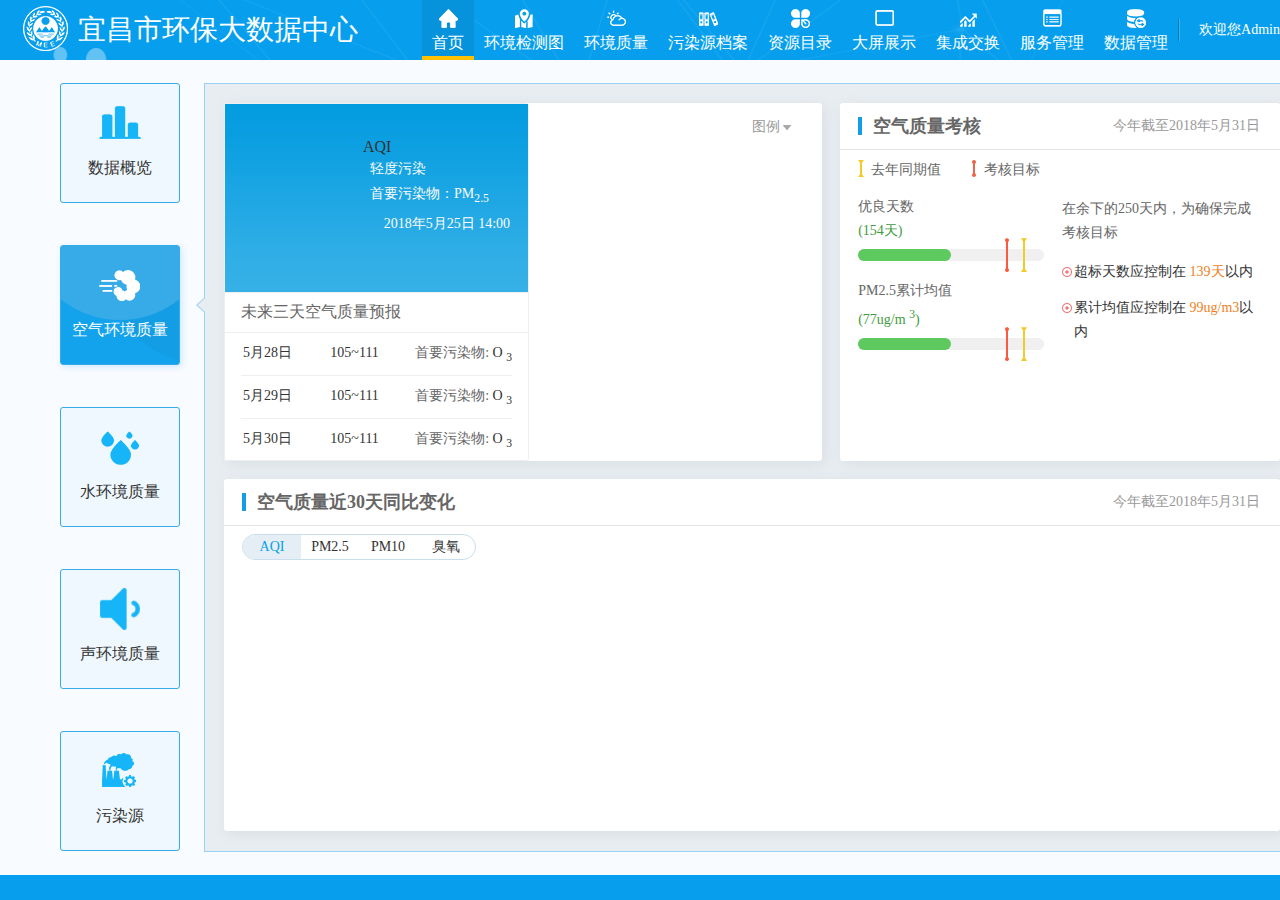
==== index.html @ 08c54d0f "first commit" ====
<!DOCTYPE html>
<html>

<head>
	<meta http-equiv="X-UA-Compatible" content="IE=Edge" charset="utf-8">
	<title>宜昌市环保大数据中心</title>
	<link rel="stylesheet" href="css/index.css" />
	<link rel="stylesheet" href="css/indexPlus.css" />
</head>

<body>
	<div class="header">
		<p class="logo">
			<img src="images/logo.png" />宜昌市环保大数据中心
		</p>
		<div class="nav">
			<ul>
				<li class="navLi active">
					<img src="./images/index_icon1.png" />
					<p class="navTheme">首页</p>
				</li>
				<li class="navLi">
					<img src="./images/index_icon3.png" />
					<p class="navTheme">环境检测图</p>
				</li>
				<li class="navLi">
					<img src="./images/index_icon7.png" />
					<p class="navTheme">环境质量</p>
				</li>
				<li class="navLi">
					<img src="./images/index_icon4.png" />
					<p class="navTheme">污染源档案</p>
				</li>
				<li class="navLi">
					<img src="./images/index_icon2.png" />
					<p class="navTheme">资源目录</p>
				</li>
				<li class="navLi">
					<img src="./images/index_icon8.png" />
					<p class="navTheme">大屏展示</p>
				</li>
				<li class="navLi">
					<img src="./images/index_icon9.png" />
					<p class="navTheme">集成交换</p>
				</li>
				<li class="navLi">
					<img src="./images/index_icon10.png" />
					<p class="navTheme">服务管理</p>
				</li>
				<li class="navLi">
					<img src="./images/index_icon5.png" />
					<p class="navTheme">数据管理</p>
				</li>

			</ul>
			<div class="people-info">
				<i class="line"></i>
				<p>欢迎您Admin</p>
				<a href="#" title="注销"></a>
			</div>
		</div>
	</div>
	<div class="index-main">
		<div class="index-main-tab">
			<dl >
				<dt class="icon1"></dt>
				<dd>数据概览</dd>
			</dl>
			<dl class="active">
				<dt class="icon2"></dt>
				<dd>空气环境质量</dd>
			</dl>
			<dl>
				<dt class="icon3"></dt>
				<dd>水环境质量</dd>
			</dl>
			<dl>
				<dt class="icon4"></dt>
				<dd>声环境质量</dd>
			</dl>
			<dl>
				<dt class="icon5"></dt>
				<dd>污染源</dd>
			</dl>
		</div>
		<div class="index-main-info">
			<div class="main-info" style="display: none;">
				<div class="clear">
					<div class="situation-left">
						<div class="main-info-module">
							<div class="mim-title">
								<p class="title">数据资源</p>
							</div>
							<div class="situation-info1">
								<p class="title">数据记录总量：</p>
								<p class="num">
									<span>0</span>
									<span>6</span>
									<span>5</span>
									<span>5</span>
									<span>6</span>
									<span>7</span>
									<span>5</span>
									<span>8</span>
									<span>7</span>
								</p>
								<ul class="data">
									<li>
										<p>
											<i class="yellow"></i>43个</p>
										<span>数据集</span>
									</li>
									<li>
										<p>
											<i class="blue"></i>143个</p>
										<span>数据服务</span>
									</li>
								</ul>
							</div>
						</div>
					</div>
					<!-- <div class="situation-center">
							<div class="main-info-module">
								<div class="mim-title">
									<p class="title">监管对象</p>
								</div>
								<div class="situation-info2">
									<dl>
										<dt>
											<img src="images/index/jgdx_icon1.png" >
										</dt>
										<dd>
											<p>1523个</p>
											<span>污染源</span>
										</dd>
									</dl>
									<dl>
										<dt>
											<img src="images/index/jgdx_icon2.png" >
										</dt>
										<dd>
											<p>210000辆</p>
											<span>机动车</span>
										</dd>
									</dl>
								</div>
							</div>
						</div> -->
					<div class="situation-right">
						<div class="main-info-module">
							<div class="mim-title">
								<p class="title">数据集成情况</p>
								<!-- <ul class="tab">
									<li class="active">按系统</li>
									<li>按部门</li>
								</ul> -->
							</div>
							<div class="situation-info-tab">
								<div class="situation-info4">
									<!-- <ul class="situation-echarts-tab">
										<li class="active">数据集</li>
										<li>数据量</li>
									</ul> -->
									<div class="situation-echarts-tab-main">
										<div class="situation-echarts1" id="situation-echarts1">

										</div>
									</div>
									<div class="situation-echarts-tab-main" style="display: none;">
										<div class="situation-echarts1" id="situation-echarts2">

										</div>
									</div>
								</div>
							</div>
							<div class="situation-info-tab" style="display: none;">
								<div class="situation-info4">
									<ul class="situation-echarts-tab">
										<li class="active">数据集</li>
										<li>数据量</li>
									</ul>
									<div class="situation-echarts-tab-main">
										<div class="situation-echarts1" id="situation-echarts3">

										</div>
									</div>
									<div class="situation-echarts-tab-main" style="display: none;">
										<div class="situation-echarts1" id="situation-echarts4">

										</div>
									</div>
								</div>
							</div>
						</div>

					</div>
				</div>
				<div class="clear">
					<div class="situation-left-bottom">
						<div class="main-info-module">
							<div class="mim-title">
								<p class="title">监测网</p>
							</div>
							<div class="situation-info3">
								<ul class="data">
									<li>
										<p>
											<img src="images/index/jcw_icon1.png">43个</p>
										<span>空气自动站</span>
									</li>
									<li>
										<p>
											<img src="images/index/jcw_icon2.png">143个</p>
										<span>水质监测断面</span>
									</li>
									<li>
										<p>
											<img src="images/index/jcw_icon3.png">143个</p>
										<span>水质自动监测站</span>
									</li>
								</ul>
								<ul class="data">
									<li>
										<p>
											<img src="images/index/jcw_icon4.png">43个</p>
										<span>噪声测点</span>
									</li>
									<li>
										<p>
											<img src="images/index/jcw_icon5.png">143个</p>
										<span>土壤国控点</span>
									</li>
									<li>
										<p>
											<img src="images/index/jcw_icon6.png">143个</p>
										<span>辐射自动站</span>
									</li>
								</ul>
							</div>
						</div>
					</div>
					<div class="situation-right-bottom">
						<div class="main-info-module">
							<div class="mim-title">
								<p class="title">近五年数据总量统计</p>
								<!-- <ul class="tab">
									<li class="active">按系统</li>
									<li>按部门</li>
								</ul> -->
							</div>
							<div class="situation-info-tab">
								<div class="situation-info5">
									<div class="situation-echarts2" id="situation-echarts5">

									</div>
								</div>
							</div>
							<div class="situation-info-tab" style="display: none;">
								<div class="situation-info5">
									<div class="situation-echarts2" id="situation-echarts6">

									</div>
								</div>
							</div>
						</div>
					</div>
				</div>
			</div>
			<div class="main-info">
				<div class="clear">
					<div class="air-left">
						<div class="main-info-module">
							<div class="air-info1">
								<div class="left">
									<div class="air-info">
										
										<div class="num rank2 " id='air-radio-canvas'>
										
											
										</div>
										<span class="canvasFont">AQI</span>
										<div class="word">
											<p>轻度污染</p>
											<p>首要污染物：PM<sub>2.5</sub>
											</p>
											<p class="time">2018年5月25日 14:00</p>
										</div>
									</div>
									<p class="air-forecast-title">
										未来三天空气质量预报
									</p>
									<ul class="air-forecast-list">
										<li>
											<p class="time">5月28日</p>
											<p class="num">105~111</p>
											<p class="poll">首要污染物:
												<span>O
													<sub>3</sub>
												</span>
											</p>
										</li>
										<li>
											<p class="time">5月29日</p>
											<p class="num">105~111</p>
											<p class="poll">首要污染物:
												<span>O
													<sub>3</sub>
												</span>
											</p>
										</li>
										<li>
											<p class="time">5月30日</p>
											<p class="num">105~111</p>
											<p class="poll">首要污染物:
												<span>O
													<sub>3</sub>
												</span>
											</p>
										</li>
									</ul>
								</div>
								<div class="map">
									<div class="map-legend">
										<p class="title">图例</p>
										<ul>
											<li class="one">
												<div></div>
												<p>优</p>
											</li>
											<li class="two">
												<div></div>
												<p>良</p>
											</li>
											<li class="three">
												<div></div>
												<p>轻度</p>
											</li>
											<li class="four">
												<div></div>
												<p>中度</p>
											</li>
											<li class="five">
												<div></div>
												<p>重度</p>
											</li>
											<li class="six">
												<div></div>
												<p>严重</p>
											</li>
										</ul>
									</div>
								</div>
							</div>
						</div>
					</div>
					<div class="air-right">
						<div class="main-info-module">
							<div class="mim-title">
								<p class="title">空气质量考核</p>
								<p class="time">今年截至2018年5月31日</p>
							</div>
							<div class="air-info air-info2">
								<!-- <ul class="air-info-tab">
									<li class="active">国考区域</li>
									<li>其他区域</li>
								</ul> -->
								<div class="air-info-tab-main">
									<p class="title">
										<span>
											<img src="images/index/tuli1.png" />去年同期值</span>
										<span>
											<img src="images/index/tuli2.png" />考核目标</span>
									</p>
									<div class="left-info">
										<div class="bar">
											<div class="bar-list">
												<div class="left">优良天数
													<span>(154天)</span>
												</div>
												<div class="center">
													<p class="bar" style="background: #5ec95e;"></p>
													<div class="assess" style="left: 80.1%;">
														<p class="red"></p>
														<div class="assess-num">267天</div>
													</div>
													<div class="assess" style="left: 89.1%;">
														<p class="yellow"></p>
														<div class="assess-num">367天</div>
													</div>
												</div>
											</div>
											<div class="bar-list">
												<div class="left">PM2.5累计均值
													<span>(77ug/m
														<sup>3</sup>)</span>
												</div>
												<div class="center">
													<p class="bar" style="background: #5ec95e;"></p>
													<div class="assess" style="left: 80.1%;">
														<p class="red"></p>
														<div class="assess-num" style="line-height: 16px;">73ug/m
															<sup>3</sup>
														</div>
													</div>
													<div class="assess" style="left: 89.1%;">
														<p class="yellow"></p>
														<div class="assess-num" style="line-height: 16px;">90ug/m
															<sup>3</sup>
														</div>
													</div>
												</div>
											</div>
											<!-- <div class="bar-list">
												<div class="left">PM10累计均值
													<span>(101ug/m
														<sup>3</sup>)</span>
												</div>
												<div class="center">
													<p class="bar" style="background: #5ec95e;"></p>
													<div class="assess" style="left: 80.1%;">
														<p class="red"></p>
														<div class="assess-num" style="line-height: 16px;">73ug/m
															<sup>3</sup>
														</div>
													</div>
													<div class="assess" style="left: 89.1%;">
														<p class="yellow"></p>
														<div class="assess-num" style="line-height: 16px;">90ug/m
															<sup>3</sup>
														</div>
													</div>
												</div>
											</div> -->
										</div>
									</div>
									<div class="right-info">
										<p class="p1">在余下的250天内，为确保完成考核目标</p>
										<p class="p2">超标天数应控制在
											<span>139天</span>以内</p>
										<p class="p2">累计均值应控制在
											<span>99ug/m3</span>以内</p>
										<!-- <p class="p2">超标天数应控制在
											<span>89ug/m3</span>以内</p>
										<a href="#">查看国考区域详情</a> -->
									</div>
								</div>
								<div class="air-info-tab-main" style="display: none;">
									<p class="title">
										<span>
											<img src="images/index/tuli1.png" />去年同期值</span>
										<span>
											<img src="images/index/tuli2.png" />考核目标</span>
									</p>
									<div class="left-info">
										<div class="bar">
											<div class="bar-list">
												<div class="left">优良天数
													<span>(154天)</span>
												</div>
												<div class="center">
													<p class="bar" style="background: #5ec95e;"></p>
													<div class="assess" style="left: 80.1%;">
														<p class="red"></p>
														<div class="assess-num">267天</div>
													</div>
													<div class="assess" style="left: 89.1%;">
														<p class="yellow"></p>
														<div class="assess-num">367天</div>
													</div>
												</div>
											</div>
											<div class="bar-list">
												<div class="left">PM2.5累计均值
													<span>(77ug/m
														<sup>3</sup>)</span>
												</div>
												<div class="center">
													<p class="bar" style="background: #5ec95e;"></p>
													<div class="assess" style="left: 80.1%;">
														<p class="red"></p>
														<div class="assess-num" style="line-height: 16px;">73ug/m
															<sup>3</sup>
														</div>
													</div>
													<div class="assess" style="left: 89.1%;">
														<p class="yellow"></p>
														<div class="assess-num" style="line-height: 16px;">90ug/m
															<sup>3</sup>
														</div>
													</div>
												</div>
											</div>
											<div class="bar-list">
												<div class="left">PM10累计均值
													<span>(101ug/m
														<sup>3</sup>)</span>
												</div>
												<div class="center">
													<p class="bar" style="background: #5ec95e;"></p>
													<div class="assess" style="left: 80.1%;">
														<p class="red"></p>
														<div class="assess-num" style="line-height: 16px;">73ug/m
															<sup>3</sup>
														</div>
													</div>
													<div class="assess" style="left: 89.1%;">
														<p class="yellow"></p>
														<div class="assess-num" style="line-height: 16px;">90ug/m
															<sup>3</sup>
														</div>
													</div>
												</div>
											</div>
										</div>
									</div>
									<div class="right-info">
										<p class="p1">在余下的250天内，为确保完成考核目标</p>
										<p class="p2">超标天数应控制在
											<span>139天</span>以内</p>
										<p class="p2">累计均值应控制在
											<span>99ug/m3</span>以内</p>
										<!-- <p class="p2">超标天数应控制在
											<span>89ug/m3</span>以内</p> -->
										<!-- <a href="#">查看其他县市区详情</a> -->
									</div>
								</div>
							</div>
						</div>
					</div>
				</div>
				<div class="clear">
					<div class="air-bottom">
						<div class="main-info-module">
							<div class="mim-title">
								<p class="title">空气质量近30天同比变化</p>
								<p class="time">今年截至2018年5月31日</p>
							</div>
							<div class="air-info air-info3">
								<ul class="air-info-tab">
									<li class="active">AQI</li>
									<li>PM2.5</li>
									<li>PM10</li>
									<li>臭氧</li>
								</ul>
								<div class="air-info-tab-main">
									<div class="air-echarts1" id="air-echarts1"></div>
								</div>
								<div class="air-info-tab-main" style="display: none;">
									<div class="air-echarts1" id="air-echarts2"></div>
								</div>
								<div class="air-info-tab-main" style="display: none;">
									<div class="air-echarts1" id="air-echarts3"></div>
								</div>
								<div class="air-info-tab-main" style="display: none;">
									<div class="air-echarts1" id="air-echarts4"></div>
								</div>
							</div>
						</div>
					</div>
				</div>
			</div>
			<div class="main-info" style="display: none;">
				<div class="clear">
					<div class="water-left">
						<div class="main-info-module">
							<div class="mim-title">
								<p class="title">水环境月度总体概况</p>
								<p class="time">2018.5月水质月报</p>
							</div>
							<div class="water-info1">
								<div class="water-echarts1" id="water-echarts1">

								</div>
								<div class="month-num">
									<a href="#">本月河流监测断面：
										<span class="num">47个</span>
									</a>
									<span class="right">
										本月超标断面共计：
										<span class="num">3个</span>
									</span>
								</div>
							</div>
						</div>
					</div>
					<div class="water-right">
						<div class="main-info-module">
							<div class="mim-title">
								<p class="title">水质目标考核</p>
								<p class="time">考核月份：2018.5</p>
							</div>
							<div class="water-info2">
								<p class="title">
									<span>
										<img src="images/index/tuli1.png" />今年累计值</span>
									<span>
										<img src="images/index/tuli2.png" />考核目标</span>
									<span>
										<i class="green"></i>已达标</span>
									<span>
										<i class="orange"></i>未达标</span>
								</p>
								<div class="bar">
									<div class="bar-list">
										<div class="left">国考地表水断面
											<br/>水质优良率</div>
										<div class="center">
											<p class="bar" style="background: #5ec95e;"></p>
											<div class="assess" style="left: 80.1%;">
												<p class="red"></p>
												<div class="assess-num">80.1%</div>
											</div>
											<div class="assess" style="left: 89.1%;">
												<p class="yellow"></p>
												<div class="assess-num">89.1%</div>
											</div>
										</div>
									</div>
									<div class="bar-list">
										<div class="left">省考跨界断面
											<br/>水质优良率</div>
										<div class="center">
											<p class="bar" style="background: #faaa43;"></p>
											<div class="assess" style="left: 80.1%;">
												<p class="red"></p>
												<div class="assess-num">80.1%</div>
											</div>
											<div class="assess" style="left: 89.1%;">
												<p class="yellow"></p>
												<div class="assess-num">89.1%</div>
											</div>
										</div>
									</div>
									<div class="bar-list">
										<div class="left">市级考核断面
											<br/>水质优良率</div>
										<div class="center">
											<p class="bar" style="background: #5ec95e;"></p>
											<div class="assess" style="left: 80.1%;">
												<p class="red"></p>
												<div class="assess-num">80.1%</div>
											</div>
											<div class="assess" style="left: 89.1%;">
												<p class="yellow"></p>
												<div class="assess-num">89.1%</div>
											</div>
										</div>
									</div>
								</div>
							</div>
						</div>
					</div>
				</div>
				<div class="clear">
					<div class="water-bottom">
						<div class="main-info-module">
							<div class="mim-title">
								<p class="title">监测河流水质现状</p>
								<p class="time">统计月份：2018.5</p>
							</div>
							<div class="water-info3">
								<p class="echarts-name">断面个数（个）</p>
								<div class="water-echarts2" id="water-echarts2">

								</div>
							</div>
						</div>
					</div>
				</div>
			</div>
			<!-- <div class="main-info" style="display: none;">
					<div class="soil-top">
						<div class="main-info-module">
							<div class="mim-title">
								<p class="title">土壤环境监管</p>
								<p class="time">统计时间：2018年6月</p>
							</div>
							<div class="soil-info soil-info1">
								<div class="soil-info-left">
									<ul class="data">
										<li class="yellow">
											<p><i></i>127个</p>
											<span>疑似污染地块</span>
										</li>
										<li class="blue">
											<p><i></i>87个</p>
											<span>确认污染地块</span>
										</li>
										<li class="purple">
											<p><i></i>18个</p>
											<span>治理修复地块</span>
										</li>
										<li class="green">
											<p><i></i>8个</p>
											<span>风险管控地块</span>
										</li>
									</ul>
								</div>
								<div class="soil-info-right">
									<div class="echarts-title">
										<p class="name">各区域疑似土壤地块数量统计</p>
									</div>
									<div class="soil-echarts1" id="soil-echarts5">
										
									</div>
								</div>								
							</div>
						</div>
					</div>
					<div class="soil-bottom">
						<div class="main-info-module">
							<div class="mim-title">
								<p class="title">固体废物监管</p>
								<p class="time">统计时间：2017年</p>
							</div>
							<div class="soil-info soil-info2">
								<div class="soil-info-left">
									<div class="soil-echarts2" id="soil-echarts6">
										
									</div>
									<ul class="data">
										<li class="purple2">
											<p><i></i>38家</p>
											<span>一般工业废物企业</span>
										</li>
										<li class="green2">
											<p><i></i>159家</p>
											<span>危险废物企业</span>
										</li>
									</ul>
								</div>
								<div class="soil-info-right">
									<div class="echarts-title">
										<p class="name">各区域固废产生量统计</p>
									</div>
									<div class="soil-echarts3" id="soil-echarts7">
										
									</div>
								</div>							
							</div>
						</div>
					</div>
				</div> -->
			<div class="main-info" style="display: none;">
				<div class="clear">
					<div class="pollution-left">
						<div class="main-info-module">
							<div class="mim-title">
								<p class="title">全市污染源统计</p>
							</div>
							<div class="pollution-info1">
								<div class="type">
									<p>全市污染源
										<span class="orange">559家</span>
									</p>
									<a href="#" class="look">查看污染源地图</a>
								</div>
								<ul class="type-list">
									<li>
										<a href="#">
											<img src="images/index/qswrytj_icon1.png" />
											<span class="name">工业源</span>
											<span class="num">321家</span>
										</a>
									</li>
									<li>
										<a href="#">
											<img src="images/index/qswrytj_icon2.png" />
											<span class="name">农业源</span>
											<span class="num">129家</span>
										</a>
									</li>
									<li>
										<a href="#">
											<img src="images/index/qswrytj_icon3.png" />
											<span class="name">集中式处理设施</span>
											<span class="num">43家</span>
										</a>
									</li>
								</ul>
							</div>
						</div>
					</div>
					<div class="pollution-right">
						<div class="main-info-module">
							<div class="mim-title">
								<p class="title">建设项目</p>
								<p class="time">本年截至2018.6.4</p>
							</div>
							<div class="pollution-info pollution-info2">
								<div class="echarts-title">
									<p class="name">建设项目主要行业审批数量统计</p>
									<p class="num">
										本年新增建设项目数量
										<span class="orange">25个</span>同比
										<img src="images/index/jt_icon.png" />4.5%
									</p>
								</div>
								<div class="pollution-echarts1" id="pollution-echarts1">

								</div>
							</div>
						</div>
					</div>
				</div>
				<div class="clear">
					<div class="pollution-left pollution-bottom">
						<div class="main-info-module">
							<div class="mim-title">
								<p class="title">排污许可证发放</p>
								<p class="time">发证起截至2018.5</p>
							</div>
							<div class="pollution-info pollution-info3">
								<ul class="data">
									<li class="green">
										<p>
											<i></i>59家</p>
										<span>已发证行业</span>
									</li>
									<li class="green">
										<p>
											<i></i>13家</p>
										<span>已发证行业</span>
									</li>
								</ul>
								<div class="echarts-title">
									<p class="name">已发证企业大气排放总许可量</p>
									<ul class="pollution-echarts-tab">
										<li class="active">大气</li>
										<li>废水</li>
									</ul>
								</div>
								<div class="pollution-tab-main">
									<div class="pollution-echarts2" id="pollution-echarts2">

									</div>
								</div>
								<div class="pollution-tab-main" style="display: none;">
									<div class="pollution-echarts2" id="pollution-echarts3">

									</div>
								</div>
							</div>
						</div>
					</div>
					<div class="pollution-right pollution-bottom">
						<div class="main-info-module">
							<div class="mim-title">
								<p class="title">在线监控污染源</p>
							</div>
							<div class="pollution-info pollution-info4">
								<ul class="data">
									<li class="blue">
										<p>
											<i></i>327家</p>
										<span>在线监控污染源</span>
									</li>
									<li class="blue">
										<p>
											<i></i>110家</p>
										<span>废水污染源</span>
									</li>
									<li class="blue">
										<p>
											<i></i>217家</p>
										<span>废气污染源</span>
									</li>
								</ul>
								<div class="echarts-title">
									<p class="name">近7日在线企业超标数统计</p>
								</div>
								<div class="pollution-echarts4" id="pollution-echarts4">

								</div>
							</div>
						</div>
					</div>
				</div>
			</div>
		</div>
	</div>
	<div class="footer">

	</div>
	<script type="text/javascript" src="js/jquery-3.3.1.min.js"></script>
	<script type="text/javascript" src="js/echarts.min.js"></script>
	<script type="text/javascript" src="js/index.js"></script>
	<script type="text/javascript" src="./js/main.js"></script>
	<script type="text/javascript" src="js/index-situation.js"></script>
	<script type="text/javascript" src="js/index-air.js"></script>
	<script type="text/javascript" src="js/index-water.js"></script>
	<script type="text/javascript" src="js/index-soil.js"></script>
	<script type="text/javascript" src="js/index-pollution.js"></script>
</body>

</html>
---- css/index.css ----
/* CSS Document */

* {
	box-sizing: border-box;
	-moz-box-sizing: border-box;
	-webkit-box-sizing: border-box;
}

html,
body {
	padding: 0;
	margin: 0;
	font-family: 'Microsoft yahei';
	height: 100%;
	min-height: 100%;
	/*width: 1600px;*/
	min-width: 1360px;
}

ul,
li,
span,
p,
h1,
h2,
h3,
h4,
h5,
h6,
a,
dl,
dt,
dd,
input {
	padding: 0;
	margin: 0;
	list-style: none;
	color: #333;
	text-decoration: none;
	font-weight: normal;
	font-style: normal;
	font-family: 'Microsoft yahei';
}

img {
	vertical-align: middle;
	border: 0;
}


/*导航*/

.header {
	height: 60px;
	background: url(../images/header_bg.png) no-repeat;
	background-size: 100% 100%;
}

.header .logo {
	font-size: 28px;
	color: #ffffff;
	line-height: 60px;
	padding-left: 23px;
	float: left;
}

.header .logo img {
	padding-right: 10px;
	vertical-align: -12px;
}

.header .nav {
	
	float: right;
}

.header .nav ul {
	height: 60px;
	float: left;
}

.header .nav ul li {
	float: left;
	cursor: pointer;
}

.header .nav ul li.active {
	background: #0693db;
	border-bottom: 4px solid #ffc000;
}


.people-info {
	float: right;
	height: 60px;
}

.people-info .line {
	width: 2px;
	height: 22px;
	background: #0a78b1;
	border-right: 1px solid #2cb7ed;
	margin-top: 19px;
	display: block;
	float: left;
	margin-right: 19px;
}

.people-info p {
	float: left;
	font-size: 14px;
	color: #ffffff;
	line-height: 60px;
	margin-right: 33px;
}

.people-info a {
	float: left;
	display: block;
	width: 19px;
	height: 19px;
	background: url(../images/index_icon6.png) no-repeat;
	margin-top: 21px;
	margin-right: 28px;
}

.footer {
	height: 25px;
	background: #079fed;
}


/*首页*/

.clear {
	clear: both;
}


/*主内容*/

.index-main {
	height: 815px;
	padding: 23px 60px;
	overflow: hidden;
	background: #f8fbff;
}

.index-main .index-main-tab {
	width: 144px;
	float: left;
	height: 100%;
}

.index-main-tab {}

.index-main-tab dl {
	width: 120px;
	height: 120px;
	background: #eff8fe;
	border: 1px solid #37aae8;
	border-radius: 3px;
	text-align: center;
	margin-bottom: 42px;
	position: relative;
	cursor: pointer;
}

.index-main-tab dl dt {
	height: 42px;
	margin: 18px 0 14px;
}

.index-main-tab dl dt.icon1 {
	background: url(../images/index/tab_off_icon1.png)no-repeat center;
}

.index-main-tab dl dt.icon2 {
	background: url(../images/index/tab_off_icon2.png)no-repeat center;
}

.index-main-tab dl dt.icon3 {
	background: url(../images/index/tab_off_icon3.png)no-repeat center;
}

.index-main-tab dl dt.icon4 {
	background: url(../images/index/tab_off_icon6.png)no-repeat center;
}

.index-main-tab dl dt.icon5 {
	background: url(../images/index/tab_off_icon5.png)no-repeat center;
}

.index-main-tab dl dd {
	color: #333;
	font-size: 16px;
}

.index-main-tab dl.active {
	box-shadow: 2px 2px 6px #cde8fc;
	background: url(../images/index/tab_on_bg.png) no-repeat center;
}

.index-main-tab dl.active:after {
	content: ' ';
	display: block;
	width: 9px;
	height: 14px;
	background: url(../images/index/tab_sj.png) no-repeat;
	position: absolute;
	right: -26px;
	top: 50%;
	margin-top: -7px;
}

.index-main-tab dl.active dt.icon1 {
	background: url(../images/index/tab_on_icon1.png)no-repeat center;
}

.index-main-tab dl.active dt.icon2 {
	background: url(../images/index/tab_on_icon2.png)no-repeat center;
}

.index-main-tab dl.active dt.icon3 {
	background: url(../images/index/tab_on_icon3.png)no-repeat center;
}

.index-main-tab dl.active dt.icon4 {
	background: url(../images/index/tab_on_icon4.png)no-repeat center;
}

.index-main-tab dl.active dt.icon5 {
	background: url(../images/index/tab_on_icon5.png)no-repeat center;
}

.index-main-tab dl.active dd {
	color: #fff;
}

.index-main .index-main-info {
	width: 1336px;
	float: left;
	height: 100%;
	background: #e8edf1;
	border: 1px solid #98d2f1;
	padding: 19px 19px;
}

.main-info-module {
	width: 100%;
	height: 100%;
	background: #fff;
	border-radius: 3px;
	box-shadow: 3px 3px 14px #d8dee3;
}

.main-info-module .mim-title {
	height: 47px;
	border-bottom: 1px solid #e3e3e3;
	overflow: hidden;
}

.main-info-module .mim-title .title {
	float: left;
	font-size: 18px;
	color: #666666;
	line-height: 46px;
	padding-left: 33px;
	position: relative;
	font-weight: bold;
}

.main-info-module .mim-title .title:before {
	content: ' ';
	display: block;
	width: 4px;
	height: 18px;
	background: #139de5;
	position: absolute;
	left: 18px;
	top: 14px;
}

.main-info-module .mim-title .time {
	float: right;
	line-height: 46px;
	font-size: 14px;
	color: #999999;
	padding-right: 20px;
}

.main-info-module .mim-title .tab {
	float: right;
	overflow: hidden;
}

.main-info-module .mim-title .tab li {
	float: left;
	font-size: 16px;
	color: #666666;
	line-height: 46px;
	height: 46px;
	cursor: pointer;
	margin: 0 16px;
	position: relative;
}

.main-info-module .mim-title .tab li:after {
	content: ' ';
	display: block;
	width: 1px;
	height: 18px;
	background: #d2d2d2;
	position: absolute;
	right: -17px;
	top: 14px;
}

.main-info-module .mim-title .tab li.active {
	color: #139de5;
	border-bottom: 2px solid #139de5;
}


/*数据概况*/

.situation-left {
	width: 429px;
	height: 275px;
	float: left;
}

.situation-center {
	width: 354px;
	height: 275px;
	float: left;
	padding: 0 18px;
}

.situation-right {
	width: 513px;
	height: 275px;
	float: right;
}

.situation-left-bottom {
	width: 662px;
	height: 453px;
	float: left;
	padding-right: 9px;
	padding-top: 18px;
}

.situation-right-bottom {
	width: 634px;
	height: 453px;
	float: right;
	padding-left: 9px;
	padding-top: 18px;
}

.situation-info1 {
	overflow: hidden;
	padding: 0 18px;
}

.situation-info1 p.title {
	font-size: 16px;
	color: #2781e6;
	height: 42px;
	line-height: 40px;
}

.situation-info1 p.num {
	overflow: hidden;
	text-align: center;
}

.situation-info1 p.num span {
	width: 39px;
	width: 9.7%;
	max-width: 39px;
	height: 54px;
	display: inline-block;
	color: #fff;
	text-align: center;
	line-height: 54px;
	background: url(../images/index/1.png) repeat-x;
	border-radius: 2px;
	overflow: hidden;
	font-size: 24px;
	font-weight: bold;
	margin-right: 0px;
}

.situation-info1 p.num span:last-child {
	margin-right: 0;
}

.situation-info1 .data {
	overflow: hidden;
	border: 1px solid #dedede;
	border-radius: 2px;
	margin-top: 18px;
	height: 94px;
}

.situation-info1 .data li {
	float: left;
	width: 50%;
	height: 100%;
	text-align: center;
}

.situation-info1 .data li:last-child {
	border-left: 1px solid #dedede;
}

.situation-info1 .data li p {
	font-size: 18px;
	color: #666;
	font-weight: bold;
	height: 58px;
	line-height: 58px;
}

.situation-info1 .data li p i {
	width: 14px;
	height: 14px;
	border-radius: 100%;
	display: inline-block;
	margin-right: 4px;
}

.situation-info1 .data li p i.yellow {
	background: #ffad42;
}

.situation-info1 .data li p i.blue {
	background: #18a4eb;
}

.situation-info1 .data li span {
	font-size: 16px;
	color: #666;
}

.situation-info2 {
	overflow: hidden;
	padding: 15px 18px 0;
}

.situation-info2 dl {
	overflow: hidden;
	border: 1px solid #dedede;
	border-radius: 2px;
	height: 86px;
	margin-bottom: 18px;
}

.situation-info2 dl dt {
	float: left;
	width: 85px;
	height: 100%;
	border-right: 1px solid #dedede;
	text-align: center;
	padding-top: 22px;
}

.situation-info2 dl dd {
	float: left;
	width: calc(100% - 85px);
	height: 100%;
	overflow: hidden;
	text-align: center;
}

.situation-info2 dl dd p {
	font-size: 18px;
	color: #666;
	font-weight: bold;
	height: 47px;
	line-height: 53px;
}

.situation-info2 dl dd span {
	font-size: 16px;
	color: #666;
}

.situation-info3 {
	overflow: visible;
}

.situation-info3 .data {
	clear: both;
	height: 194px;
	border-bottom: 1px solid #dedede;
}

.situation-info3 .data li {
	float: left;
	width: 33.3%;
	height: 100%;
	padding: 33px 0;
	text-align: center;
	border-right: 1px solid #dedede;
	position: relative;
	cursor: pointer;
}

.situation-info3 .data li:hover:after {
	content: ' ';
	display: block;
	width: 100%;
	height: 100%;
	border: 1px solid #9abcd1;
	box-shadow: 0 0 8px 1px #9abcd1;
	position: absolute;
	left: -1px;
	top: -1px;
}

.situation-info3 .data li:last-child {
	border-right: none;
}

.situation-info3 .data li p {
	font-size: 18px;
	color: #666;
	font-weight: bold;
	height: 66px;
	line-height: 75px;
}

.situation-info3 .data li p img {
	margin-right: 3px;
	vertical-align: -9px;
}

.situation-info3 .data li span {
	font-size: 16px;
	color: #666;
}

.situation-info4 {}

.situation-info4 .situation-echarts-tab {
	width: 118px;
	height: 26px;
	border: 1px solid #c8dfeb;
	border-radius: 13px;
	overflow: hidden;
	margin-top: 8px;
	margin-left: 18px;
}

.situation-info4 .situation-echarts-tab li {
	cursor: pointer;
	width: 50%;
	height: 26px;
	line-height: 24px;
	font-size: 14px;
	color: #333333;
	float: left;
	text-align: center;
}

.situation-info4 .situation-echarts-tab li.active {
	color: #079fed;
	background: #e4eef4;
}

.situation-info4 .situation-echarts-tab-main {
	height: 354px;
}

.situation-echarts1 {
	height: 230px;
}

.situation-echarts2 {
	height: 410px;
	margin-top: 12px;
}


/*空气环境质量*/

.air-left {
	width: 746px;
	height: 358px;
	float: left;
	padding-right: 9px;
}

.air-right {
	width: 550px;
	height: 358px;
	float: right;
	padding-left: 9px;
}

.air-bottom {
	width: 100%;
	height: 370px;
	padding-top: 18px;
}

.air-info1 {
	height: 100%;
	overflow: hidden;
}

.air-info1 .left {
	width: 335px;
	height: 100%;
	float: left;
	border: 1px solid #eeeeee;
	border-radius: 3px;
}

.air-info1 .map {
	float: left;
	width: calc(100% - 335px);
	height: 100%;
	/*background: #f00;*/
	position: relative;
}


/*图例*/

.map-legend {
	position: absolute;
	top: 15px;
	right: 20px;
	z-index: 5;
	overflow: hidden;
}

.map-legend .title {
	width: 71px;
	z-index: 2;
	padding-right: 2px;
	font-size: 14px;
	color: #999;
	background: url(../images/index/select.png) no-repeat right center;
	cursor: pointer;
	text-align: center;
}

.map-legend ul {
	overflow: hidden;
	background: #fff;
	border-radius: 3px;
	width: 71px;
	border: 1px solid #e7e7e7;
	margin-top: 10px;
	display: none;
}

.map-legend ul li {
	margin: 14px 0;
	overflow: hidden;
}

.map-legend ul li div {
	width: 12px;
	height: 12px;
	background: #ccc;
	border-radius: 50%;
	float: left;
	margin-left: 8px;
	margin-top: 2px;
}

.map-legend ul li p {
	font-size: 12px;
	color: #888888;
	float: left;
	margin-left: 14px;
	width: 26px;
}

.map-legend .one div {
	background: #6dca70;
}

.map-legend .two div {
	background: #f1c93e;
}

.map-legend .three div {
	background: #f1933e;
}

.map-legend .four div {
	background: #d35124;
}

.map-legend .five div {
	background: #a93fc0;
}

.map-legend .six div {
	background: #5d0b0b;
}

.air-info1 .air-info {
	height: 189px;
	overflow: hidden;
	border-bottom: 1px solid #eeeeee;
	background: url(../images/index/airbg.png) repeat-x;
	background-size: auto 100%;
	padding: 34px 18px;
}

.air-info1 .air-info .time {
	font-size: 14px;
	color: #d8f3ff;
	height: 26px;
	line-height: 38px;
	text-align: right;
	overflow: hidden;
	clear: both;
	margin-bottom: 10px;
}

.air-info1 .air-info .num {
	width: 120px;
    height: 120px;
    float: left;
    overflow: hidden;
    text-align: center;
   
}

.air-info1 .air-info .num p {
	font-size: 44px;
	color: #ffffff;
	height: 104px;
	line-height: 138px;
}

.air-info1 .air-info .num span {
	font-size: 24px;
	color: #ffffff;
}

.air-info1 .air-info .num.rank1 {
	background: url(../images/index/AQI_1.png) no-repeat;
}

.air-info1 .air-info .num.rank2 {
	/* background: url(../images/index/AQI_2.png) no-repeat; */
}


.air-info1 .air-info .num.rank3 {
	background: url(../images/index/AQI_3.png) no-repeat;
}

.air-info1 .air-info .num.rank4 {
	background: url(../images/index/AQI_4.png) no-repeat;
}

.air-info1 .air-info .num.rank5 {
	background: url(../images/index/AQI_5.png) no-repeat;
}

.air-info1 .air-info .num.rank6 {
	background: url(../images/index/AQI_6.png) no-repeat;
}

.air-info1 .air-info .word {
	float: right;
	width: 140px;
}

.air-info1 .air-info .word p {
	font-size: 14px;
	color: #fbfbfb;
	line-height: 25px;
}

.air-info1 .air-forecast-title {
	font-size: 16px;
	color: #666666;
	height: 40px;
	line-height: 38px;
	border-bottom: 1px solid #eeeeee;
	padding: 0 16px;
}

.air-info1 .air-forecast-list {}

.air-info1 .air-forecast-list li {
	overflow: hidden;
	border-bottom: 1px solid #eeeeee;
	margin: 0 16px;
	text-align: center;
}

.air-info1 .air-forecast-list li p {
	font-size: 14px;
	color: #333;
	height: 42px;
	line-height: 40px;
	display: inline-block;
}

.air-info1 .air-forecast-list li p.time {
	width: 53px;
	float: left;
}

.air-info1 .air-forecast-list li p.num {
	width: 60px;
	text-align: center;
}

.air-info1 .air-forecast-list li p.poll {
	color: #666;
	float: right;
}

.air-info1 .air-forecast-list li p.poll span {
	color: #333;
}

.air-info-tab {
	width: 155px;
	height: 26px;
	border: 1px solid #c8dfeb;
	border-radius: 13px;
	overflow: hidden;
}

.air-info-tab li {
	cursor: pointer;
	width: 50%;
	height: 26px;
	line-height: 24px;
	font-size: 14px;
	color: #333333;
	float: left;
	text-align: center;
}

.air-info-tab li.active {
	color: #079fed;
	background: #e4eef4;
}

.air-info2 {
	position: relative;
	height: 100%;
}

.air-info2 .air-info-tab {
	position: absolute;
	right: 18px;
	top: 7px;
	z-index: 2;
}

.air-info2 .air-info-tab-main {}

.air-info2 .air-info-tab-main .title {
	height: 27px;
	clear: both;
}

.air-info2 .air-info-tab-main .title span {
	padding-top: 10px;
	height: 17px;
	line-height: 17px;
	display: inline-block;
	font-size: 14px;
	color: #666666;
	margin: 0 8px 0 18px;
}

.air-info2 .air-info-tab-main .title span img {
	vertical-align: -3px;
	margin-right: 6px;
}

.air-info2 .air-info-tab-main .left-info {
	width: 315px;
	padding-left: 18px;
	float: left;
	height: 50px;
}

.air-info2 .bar {}

.air-info2 .bar-list {
	height: 66px;
	clear: both;
	margin-top: 18px;
}

.air-info2 .bar-list .left {
	line-height: 24px;
	font-size: 14px;
	color: #666666;
	text-align: left;
}

.air-info2 .bar-list .left span {
	color: #409b40;
	display: block;
}

.air-info2 .bar-list .center {
	width: 100%;
	margin-top: 6px;
}

.air-info2 .air-info-tab-main .right-info {
	float: left;
	width: 210px;
	padding-left: 18px;
}

.air-info2 .air-info-tab-main .right-info .p1 {
	font-size: 14px;
	color: #666;
	line-height: 24px;
	padding: 20px 0 15px;
}

.air-info2 .air-info-tab-main .right-info .p2 {
	font-size: 14px;
	color: #333;
	padding-left: 12px;
	line-height: 24px;
	margin-bottom: 12px;
	background: url(../images/index/dot.png) no-repeat left 7px;
}

.air-info2 .air-info-tab-main .right-info .p2 span {
	color: #ee7f25;
}

.air-info2 .air-info-tab-main .right-info a {
	float: right;
	font-size: 14px;
	color: #98b4c9;
	padding-right: 22px;
	background: url(../images/index/more.png) no-repeat right center;
}

.air-info3 {
	position: relative;
}

.air-info3 .air-info-tab {
	width: 234px;
	top: 8px;
	left: 18px;
	position: absolute;
	z-index: 2;
}

.air-info3 .air-info-tab li {
	width: 25%;
}

.air-echarts1 {
	height: 305px;
}


/*水环境质量*/

.water-left {
	width: 584px;
	height: 358px;
	float: left;
	padding-right: 9px;
}

.water-right {
	width: 712px;
	height: 358px;
	float: right;
	padding-left: 9px;
}

.water-bottom {
	width: 100%;
	height: 370px;
	padding-top: 18px;
}

.water-info1 {
	overflow: hidden;
}

.water-info1 .month-num {
	padding: 0 18px;
	line-height: 21px;
}

.water-info1 .month-num a {
	float: left;
	font-size: 14px;
	color: #999999;
	background: url(../images/index/more3.png) no-repeat right 5px;
	padding-right: 17px;
}

.water-info1 .month-num a .num {
	font-size: 16px;
	font-weight: bold;
	color: #333333;
}

.water-info1 .month-num .right {
	float: right;
	font-size: 14px;
	color: #999999;
}

.water-info1 .month-num .right .num {
	font-size: 16px;
	color: #333333;
}

.water-echarts1 {
	height: 273px;
}

.water-info2 {}

.water-info2 .title {
	height: 27px;
	text-align: right;
}

.water-info2 .title span {
	padding-top: 10px;
	height: 17px;
	line-height: 17px;
	display: inline-block;
	font-size: 14px;
	color: #666666;
	margin: 0 20px 0 8px;
}

.water-info2 .title span img {
	vertical-align: -3px;
	margin-right: 6px;
}

.water-info2 .title span i {
	display: inline-block;
	width: 26px;
	height: 16px;
	border-radius: 3px;
	vertical-align: -3px;
	margin-right: 6px;
}

.water-info2 .title span i.green {
	background: #5ec95e;
}

.water-info2 .title span i.orange {
	background: #faaa43;
}

.water-info2 .bar {}

.water-info2 .bar-list {
	height: 60px;
	clear: both;
	margin-top: 30px;
}

.water-info2 .bar-list .left {
	float: left;
	width: 153px;
	line-height: 28px;
	font-size: 16px;
	color: #333333;
	text-align: center;
}

.bar-list .center {
	width: 530px;
	height: 12px;
	background: #f0f0f0;
	border-radius: 13px;
	float: left;
	position: relative;
	margin-top: 25px;
}

.bar-list .center .bar {
	width: 50%;
	height: 100%;
	border-radius: 10px;
}

.bar-list .center .assess {
	width: 6px;
	margin-left: -3px;
	height: 34px;
	position: absolute;
	top: 50%;
}

.bar-list .center .assess p.red {
	width: 6px;
	height: 34px;
	background: url(../images/index/tulibig2.png) no-repeat;
	background-size: 100% 100%;
	cursor: pointer;
	margin-top: -17px;
}

.bar-list .center .assess p.yellow {
	width: 6px;
	height: 34px;
	background: url(../images/index/tulibig1.png) no-repeat;
	background-size: 100% 100%;
	cursor: pointer;
	margin-top: -17px;
}

.bar-list .center .assess .assess-num {
	font-size: 14px;
	color: #333;
	position: absolute;
	top: -52px;
	left: 1px;
	background: #fff;
	border: 1px solid #bfbfbf;
	padding: 0px 7px;
	border-radius: 5px 5px 5px 0px;
	text-align: center;
	display: none;
	white-space: nowrap;
	line-height: 26px;
	height: 27px;
}

.bar-list .center .assess .assess-num:after {
	content: ' ';
	display: block;
	width: 7px;
	height: 7px;
	background: url(../images/index/6.png) no-repeat;
	position: absolute;
	top: 25px;
	left: -1px;
}

.water-info3 {
	height: 302px;
	position: relative;
}

.water-info3 .echarts-name {
	position: absolute;
	left: 18px;
	top: 8px;
	font-size: 14px;
	color: #999;
}

.water-echarts2 {
	height: 302px;
}


/*土壤与固废*/

.soil-top {
	width: 100%;
	height: 306px;
}

.soil-bottom {
	width: 100%;
	height: 402px;
	margin-top: 20px;
}

.soil-info {
	overflow: hidden;
}

.soil-info .soil-info-left {
	width: 388px;
	float: left;
}

.soil-info .data {
	overflow: hidden;
}

.soil-info .data li {
	float: left;
	width: 50%;
	text-align: center;
	height: 130px;
	border-right: 1px solid #dedede;
	border-bottom: 1px solid #dedede;
}

.soil-info .data li p {
	font-size: 18px;
	color: #666;
	font-weight: bold;
	height: 78px;
	line-height: 88px;
}

.soil-info .data li p i {
	width: 14px;
	height: 14px;
	border-radius: 100%;
	display: inline-block;
	margin-right: 4px;
}

.soil-info .data li.yellow p {
	color: #ffad42;
}

.soil-info .data li.yellow p i {
	background: #ffad42;
}

.soil-info .data li.blue p {
	color: #18a4eb;
}

.soil-info .data li.blue p i {
	background: #18a4eb;
}

.soil-info .data li.purple p {
	color: #7183e2;
}

.soil-info .data li.purple p i {
	background: #7183e2;
}

.soil-info .data li.green p {
	color: #6dc96d;
}

.soil-info .data li.green p i {
	background: #6dc96d;
}

.soil-info .data li.purple2 p {
	color: #4d8bf3;
}

.soil-info .data li.purple2 p i {
	background: #4d8bf3;
}

.soil-info .data li.green2 p {
	color: #63cba6;
}

.soil-info .data li.green2 p i {
	background: #63cba6;
}

.soil-info .data li span {
	font-size: 16px;
	color: #666;
}

.soil-echarts2 {
	height: 250px;
	border-right: 1px solid #dedede;
}

.soil-info2 .data li {
	height: 105px;
	border-right: 1px solid #dedede;
	border-top: 1px solid #dedede;
	border-bottom: none;
}

.soil-info2 .data li p {
	height: 56px;
	line-height: 62px;
}

.soil-info-right {
	width: 907px;
	float: right;
	height: 259px;
}

.soil-info-right .echarts-title {
	height: 30px;
	overflow: hidden;
	padding: 0 20px;
}

.soil-info-right .echarts-title .name {
	float: left;
	font-size: 16px;
	color: #666666;
	padding-top: 11px;
}

.soil-echarts1 {
	height: 229px;
}

.soil-echarts3 {
	height: 325px;
}


/*污染源*/

.pollution-left {
	width: 511px;
	height: 313px;
	float: left;
	padding-right: 9px;
}

.pollution-right {
	width: 785px;
	height: 313px;
	float: right;
	padding-left: 9px;
}

.pollution-bottom {
	height: 415px;
	padding-top: 18px;
}

.pollution-info1 {}

.pollution-info1 .type {
	overflow: hidden;
	height: 43px;
	line-height: 43px;
	padding: 0 18px;
}

.pollution-info1 .type p {
	font-size: 14px;
	color: #333333;
	float: left;
}

.pollution-info1 .type p .orange {
	color: #f67004;
	font-size: 16px;
	font-weight: bold;
}

.pollution-info1 .type .look {
	float: right;
	font-size: 14px;
	color: #98b4c9;
	padding-right: 22px;
	background: url(../images/index/more.png) no-repeat right center;
}

.pollution-info1 .type-list {
	padding: 0 18px;
}

.pollution-info1 .type-list li {
	height: 65px;
	border: 1px solid #ebebeb;
	border-radius: 2px;
	overflow: hidden;
	padding: 0 16px;
	line-height: 65px;
	margin-bottom: 8px;
}

.pollution-info1 .type-list li a {
	display: block;
}

.pollution-info1 .type-list li img {
	vertical-align: -13px;
}

.pollution-info1 .type-list li .name {
	color: #333333;
	font-size: 14px;
}

.pollution-info1 .type-list li .num {
	float: right;
	color: #666666;
	font-size: 16px;
	font-weight: bold;
	padding-right: 20px;
	background: url(../images/index/more2.png) no-repeat right center;
}

.pollution-info .data {
	overflow: hidden;
	border-bottom: 1px solid #dedede;
}

.pollution-info .data li {
	float: left;
	width: 50%;
	text-align: center;
	height: 73px;
}

.pollution-info .data li:first-child {
	border-right: 1px solid #dedede;
}

.pollution-info .data li p {
	font-size: 18px;
	color: #666;
	font-weight: bold;
	height: 42px;
	line-height: 44px;
}

.pollution-info .data li p i {
	width: 14px;
	height: 14px;
	border-radius: 100%;
	display: inline-block;
	margin-right: 4px;
}

.pollution-info .data li.blue p {
	color: #47c2cf;
}

.pollution-info .data li.blue p i {
	background: #47c2cf;
}

.pollution-info .data li.green p {
	color: #63cba6;
}

.pollution-info .data li.green p i {
	background: #63cba6;
}

.pollution-info .data li span {
	font-size: 16px;
	color: #666;
}

.pollution-info4 .data li {
	width: 33.3%;
}

.pollution-info4 .data li:last-child {
	border-left: 1px solid #dedede;
}

.pollution-info .echarts-title {
	height: 34px;
	overflow: hidden;
	padding: 0 15px;
}

.pollution-info .echarts-title .name {
	float: left;
	font-size: 16px;
	color: #333;
	padding-top: 7px;
}

.pollution-info .echarts-title .num {
	float: right;
	font-size: 14px;
	color: #333;
	padding-top: 7px;
}

.pollution-info .echarts-title .num .orange {
	font-size: 16px;
	font-weight: bold;
	color: #f67004;
}

.pollution-info .echarts-title .num img {
	vertical-align: -1px;
	margin: 0 2px;
}

.pollution-info .pollution-echarts-tab {
	float: right;
	width: 118px;
	height: 26px;
	border: 1px solid #c8dfeb;
	border-radius: 13px;
	overflow: hidden;
	margin-top: 8px;
}

.pollution-info .pollution-echarts-tab li {
	cursor: pointer;
	width: 50%;
	height: 26px;
	line-height: 24px;
	font-size: 14px;
	color: #333333;
	float: left;
	text-align: center;
}

.pollution-info .pollution-echarts-tab li.active {
	color: #079fed;
	background: #e4eef4;
}

.pollution-echarts1 {
	height: 232px;
}

.pollution-echarts4 {
	height: 242px;
}

.pollution-echarts2 {
	height: 242px;
}

/*以下代码为设置宽度百分比*/

html,
body {
	width: 100%;
}

.index-main .index-main-info {
	width: calc(100% - 144px);
}

/*数据概览*/

.situation-left {
	width: 33.1%;
}

.situation-center {
	width: 27.3%;
}

.situation-right {
	width: 65.2%;
}

.situation-left-bottom {
	width: 51%;
}

.situation-right-bottom {
	width: 49%;
}

/*空气质量*/

.air-left {
	width: 57.5%;
}

.air-info1 .left {
	/*width: 45.5%;*/
	width: 51%;
}

.air-info1 .map {
	width: 49%;
}

.air-right {
	width: 42.5%;
}

.air-info2 .air-info-tab-main .left-info {
	width: calc(100% - 236px);
}

/*水环境质量*/

.water-left {
	width: 45%;
}

.water-right {
	width: 55%;
}

.water-right .bar-list .center {
	width: calc(100% - 171px);
}

/*土壤与固废*/

.soil-info-right {
	width: calc(100% - 388px);
}

/*污染源*/

.pollution-left {
	width: 39.4%;
}

.pollution-right {
	width: 60.6%;
}
---- css/indexPlus.css ----
.navLi {
  padding-top: 7px;
}
.navLi img {
  display: block;
  margin: 2px auto;
}
.navLi .navTheme {
  line-height: 26px;
  height: 26px;
  font-size: 16px;
  padding: 0 10px;
  color: #ffffff;
}
.air-info1 .air-info {
  position: relative;
}
.num.rank2 .canvasFont {
  width: 120px;
  color: #ffffff;
  position: absolute;
  bottom: 60px;
  z-index: 2;
  text-align: center;
}
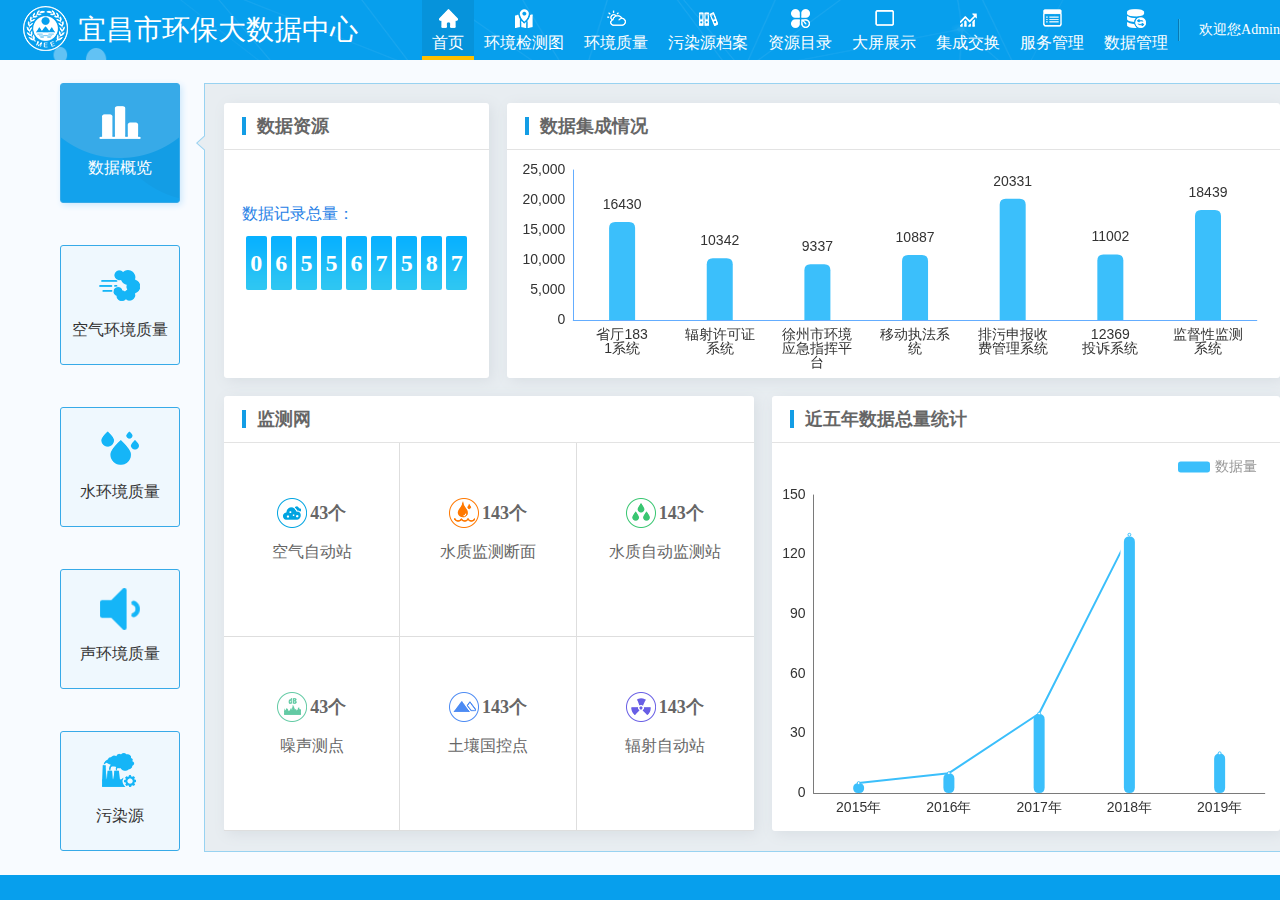
==== commit 3f8cfc36: "echarts  mostly over" ====
--- a/index.html
+++ b/index.html
@@ -62,11 +62,11 @@
 	</div>
 	<div class="index-main">
 		<div class="index-main-tab">
-			<dl >
+			<dl class="active">
 				<dt class="icon1"></dt>
 				<dd>数据概览</dd>
 			</dl>
-			<dl class="active">
+			<dl>
 				<dt class="icon2"></dt>
 				<dd>空气环境质量</dd>
 			</dl>
@@ -84,7 +84,7 @@
 			</dl>
 		</div>
 		<div class="index-main-info">
-			<div class="main-info" style="display: none;">
+			<div class="main-info">
 				<div class="clear">
 					<div class="situation-left">
 						<div class="main-info-module">
@@ -104,7 +104,7 @@
 									<span>8</span>
 									<span>7</span>
 								</p>
-								<ul class="data">
+								<!-- <ul class="data">
 									<li>
 										<p>
 											<i class="yellow"></i>43个</p>
@@ -115,7 +115,7 @@
 											<i class="blue"></i>143个</p>
 										<span>数据服务</span>
 									</li>
-								</ul>
+								</ul> -->
 							</div>
 						</div>
 					</div>
@@ -266,22 +266,23 @@
 					</div>
 				</div>
 			</div>
-			<div class="main-info">
+			<div class="main-info" style="display: none;">
 				<div class="clear">
 					<div class="air-left">
 						<div class="main-info-module">
 							<div class="air-info1">
 								<div class="left">
-									<div class="air-info">
-										
+									<div class="air-info flexBlock">
+
 										<div class="num rank2 " id='air-radio-canvas'>
-										
-											
-										</div>
-										<span class="canvasFont">AQI</span>
+
+
+										</div>
+										<p class="canvasFont">AQI</p>
 										<div class="word">
 											<p>轻度污染</p>
-											<p>首要污染物：PM<sub>2.5</sub>
+											<p>首要污染物：PM
+												<sub>2.5</sub>
 											</p>
 											<p class="time">2018年5月25日 14:00</p>
 										</div>
@@ -289,29 +290,29 @@
 									<p class="air-forecast-title">
 										未来三天空气质量预报
 									</p>
-									<ul class="air-forecast-list">
-										<li>
+									<ul class="air-forecast-list flexBlock">
+										<li class="flex1">
 											<p class="time">5月28日</p>
-											<p class="num">105~111</p>
-											<p class="poll">首要污染物:
+											<p class="num">105</p>
+											<p class="poll">
 												<span>O
 													<sub>3</sub>
 												</span>
 											</p>
 										</li>
-										<li>
+										<li class="flex1">
 											<p class="time">5月29日</p>
-											<p class="num">105~111</p>
-											<p class="poll">首要污染物:
-												<span>O
-													<sub>3</sub>
+											<p class="num">116</p>
+											<p class="poll">
+												<span>PM
+													<sub>2.5</sub>
 												</span>
 											</p>
 										</li>
-										<li>
+										<li class="flex1">
 											<p class="time">5月30日</p>
-											<p class="num">105~111</p>
-											<p class="poll">首要污染物:
+											<p class="num">105</p>
+											<p class="poll">
 												<span>O
 													<sub>3</sub>
 												</span>
@@ -410,27 +411,6 @@
 													</div>
 												</div>
 											</div>
-											<!-- <div class="bar-list">
-												<div class="left">PM10累计均值
-													<span>(101ug/m
-														<sup>3</sup>)</span>
-												</div>
-												<div class="center">
-													<p class="bar" style="background: #5ec95e;"></p>
-													<div class="assess" style="left: 80.1%;">
-														<p class="red"></p>
-														<div class="assess-num" style="line-height: 16px;">73ug/m
-															<sup>3</sup>
-														</div>
-													</div>
-													<div class="assess" style="left: 89.1%;">
-														<p class="yellow"></p>
-														<div class="assess-num" style="line-height: 16px;">90ug/m
-															<sup>3</sup>
-														</div>
-													</div>
-												</div>
-											</div> -->
 										</div>
 									</div>
 									<div class="right-info">
@@ -478,13 +458,13 @@
 													<p class="bar" style="background: #5ec95e;"></p>
 													<div class="assess" style="left: 80.1%;">
 														<p class="red"></p>
-														<div class="assess-num" style="line-height: 16px;">73ug/m
+														<div class="assess-num" style="line-height: 20px;">73ug/m
 															<sup>3</sup>
 														</div>
 													</div>
 													<div class="assess" style="left: 89.1%;">
 														<p class="yellow"></p>
-														<div class="assess-num" style="line-height: 16px;">90ug/m
+														<div class="assess-num" style="line-height: 20px;">90ug/m
 															<sup>3</sup>
 														</div>
 													</div>
@@ -499,13 +479,13 @@
 													<p class="bar" style="background: #5ec95e;"></p>
 													<div class="assess" style="left: 80.1%;">
 														<p class="red"></p>
-														<div class="assess-num" style="line-height: 16px;">73ug/m
+														<div class="assess-num" style="line-height: 20px;">73ug/m
 															<sup>3</sup>
 														</div>
 													</div>
 													<div class="assess" style="left: 89.1%;">
 														<p class="yellow"></p>
-														<div class="assess-num" style="line-height: 16px;">90ug/m
+														<div class="assess-num" style="line-height: 20px;">90ug/m
 															<sup>3</sup>
 														</div>
 													</div>
@@ -535,26 +515,55 @@
 								<p class="title">空气质量近30天同比变化</p>
 								<p class="time">今年截至2018年5月31日</p>
 							</div>
-							<div class="air-info air-info3">
-								<ul class="air-info-tab">
-									<li class="active">AQI</li>
-									<li>PM2.5</li>
-									<li>PM10</li>
-									<li>臭氧</li>
-								</ul>
-								<div class="air-info-tab-main">
-									<div class="air-echarts1" id="air-echarts1"></div>
-								</div>
-								<div class="air-info-tab-main" style="display: none;">
-									<div class="air-echarts1" id="air-echarts2"></div>
-								</div>
-								<div class="air-info-tab-main" style="display: none;">
-									<div class="air-echarts1" id="air-echarts3"></div>
-								</div>
-								<div class="air-info-tab-main" style="display: none;">
-									<div class="air-echarts1" id="air-echarts4"></div>
-								</div>
-							</div>
+							<div class="flexBlock">
+								<div class="air-info air-info3 flex1">
+									<ul class="air-info-tab flexBlock">
+										<li class="active">AQI</li>
+										<li>PM2.5</li>
+										<li>PM10</li>
+										<li>CO</li>
+										<li>NO2</li>
+										<li>SO2</li>
+										<li>O3</li>
+									</ul>
+									<br>
+									<ul class="air-info-tab flexBlock air-info-tab2">
+										<li class="active">同比</li>
+										<li>环比</li>
+									</ul>
+									<div class="air-info-tab-main">
+										<div class="air-echarts1" id="air-echarts1"></div>
+									</div>
+									<div class="air-info-tab-main" style="display: none;">
+										<div class="air-echarts1" id="air-echarts2"></div>
+									</div>
+									<div class="air-info-tab-main" style="display: none;">
+										<div class="air-echarts1" id="air-echarts3"></div>
+									</div>
+									<div class="air-info-tab-main" style="display: none;">
+										<div class="air-echarts1" id="air-echarts4"></div>
+									</div>
+								</div>
+								<div class="right_des">
+									<p class="name">2018年5月1日至2018年5月31日</p>
+									<div class="dec_ul">
+										<div class="dec_li">
+											AQI同比上年上升天数：
+											<span class="orange">19</span>天，
+											<br/> 同比上年下降天数：
+											<span class="orange">11</span>天；
+										</div>
+										<div class="dec_li">
+											AQI同比上月上升天数：
+											<span class="orange">20</span>天，
+											<br/> 同比上年下降天数：
+											<span class="orange">15</span>天；
+										</div>
+									</div>
+								</div>
+
+							</div>
+
 						</div>
 					</div>
 				</div>
@@ -571,7 +580,7 @@
 								<div class="water-echarts1" id="water-echarts1">
 
 								</div>
-								<div class="month-num">
+								<!-- <div class="month-num">
 									<a href="#">本月河流监测断面：
 										<span class="num">47个</span>
 									</a>
@@ -579,7 +588,7 @@
 										本月超标断面共计：
 										<span class="num">3个</span>
 									</span>
-								</div>
+								</div> -->
 							</div>
 						</div>
 					</div>
@@ -589,62 +598,21 @@
 								<p class="title">水质目标考核</p>
 								<p class="time">考核月份：2018.5</p>
 							</div>
-							<div class="water-info2">
-								<p class="title">
-									<span>
-										<img src="images/index/tuli1.png" />今年累计值</span>
-									<span>
-										<img src="images/index/tuli2.png" />考核目标</span>
-									<span>
-										<i class="green"></i>已达标</span>
-									<span>
-										<i class="orange"></i>未达标</span>
-								</p>
-								<div class="bar">
-									<div class="bar-list">
-										<div class="left">国考地表水断面
-											<br/>水质优良率</div>
-										<div class="center">
-											<p class="bar" style="background: #5ec95e;"></p>
-											<div class="assess" style="left: 80.1%;">
-												<p class="red"></p>
-												<div class="assess-num">80.1%</div>
-											</div>
-											<div class="assess" style="left: 89.1%;">
-												<p class="yellow"></p>
-												<div class="assess-num">89.1%</div>
-											</div>
-										</div>
-									</div>
-									<div class="bar-list">
-										<div class="left">省考跨界断面
-											<br/>水质优良率</div>
-										<div class="center">
-											<p class="bar" style="background: #faaa43;"></p>
-											<div class="assess" style="left: 80.1%;">
-												<p class="red"></p>
-												<div class="assess-num">80.1%</div>
-											</div>
-											<div class="assess" style="left: 89.1%;">
-												<p class="yellow"></p>
-												<div class="assess-num">89.1%</div>
-											</div>
-										</div>
-									</div>
-									<div class="bar-list">
-										<div class="left">市级考核断面
-											<br/>水质优良率</div>
-										<div class="center">
-											<p class="bar" style="background: #5ec95e;"></p>
-											<div class="assess" style="left: 80.1%;">
-												<p class="red"></p>
-												<div class="assess-num">80.1%</div>
-											</div>
-											<div class="assess" style="left: 89.1%;">
-												<p class="yellow"></p>
-												<div class="assess-num">89.1%</div>
-											</div>
-										</div>
+							<div class="water-info2 flexBlock">
+								<div class="pieTu_con flex1">
+									<div class="pieTu_con_center">
+										<div class="CompRateCanvas" id="CompRateCanvas021"></div>
+										<p class="PieTuDes">地表水达标率：85%</p>
+										<p class="PieTuDes">与去年同比下降
+											<i class="icon downIcon"></i>15%</p>
+										<!-- 上升的图标class为:'icon upIcon' -->
+									</div>
+								</div>
+								<div class="pieTu_con flex1">
+									<div class="pieTu_con_center">
+										<div class="CompRateCanvas" id="CompRateCanvas022"></div>
+										<p class="PieTuDes">饮用水达标率：100%</p>
+										<p class="PieTuDes">与去年同比持平</p>
 									</div>
 								</div>
 							</div>
@@ -659,7 +627,6 @@
 								<p class="time">统计月份：2018.5</p>
 							</div>
 							<div class="water-info3">
-								<p class="echarts-name">断面个数（个）</p>
 								<div class="water-echarts2" id="water-echarts2">
 
 								</div>
@@ -668,79 +635,70 @@
 					</div>
 				</div>
 			</div>
-			<!-- <div class="main-info" style="display: none;">
-					<div class="soil-top">
-						<div class="main-info-module">
-							<div class="mim-title">
-								<p class="title">土壤环境监管</p>
-								<p class="time">统计时间：2018年6月</p>
-							</div>
-							<div class="soil-info soil-info1">
-								<div class="soil-info-left">
-									<ul class="data">
-										<li class="yellow">
-											<p><i></i>127个</p>
-											<span>疑似污染地块</span>
+			<div class="main-info" style="display: none;">
+				<div class="clear">
+					<div class="noise-left">
+						<div class="main-info-module">
+							<div class="mim-title">
+								<p class="title">交通噪音统计</p>
+								<p class="time">统计时间：2017年</p>
+							</div>
+							<div class="noise-info1 flexBlock">
+								<div class="pieTu_con flex1">
+									<div class="orangeback"></div>
+									<div class="noise-echarts1" id="noise-echarts1"></div>
+								</div>
+								<div class="rightDes ">
+									<dl class="noiseList">
+										<li class="noiseLi">
+											<span class="icon quliIcon"></span>
+											<span class="item">质量等级</span>
+											<span class="item">较好</span>
 										</li>
-										<li class="blue">
-											<p><i></i>87个</p>
-											<span>确认污染地块</span>
+										<li class="noiseLi">
+											<span class="icon numIcon"></span>
+											<span class="item">平均车流量</span>
+											<span class="item">702.6辆/小时</span>
 										</li>
-										<li class="purple">
-											<p><i></i>18个</p>
-											<span>治理修复地块</span>
+										<li class="noiseLi">
+											<span class="icon lengIcon"></span>
+											<span class="item">监测路段总长</span>
+											<span class="item">281.2千米</span>
 										</li>
-										<li class="green">
-											<p><i></i>8个</p>
-											<span>风险管控地块</span>
-										</li>
-									</ul>
-								</div>
-								<div class="soil-info-right">
-									<div class="echarts-title">
-										<p class="name">各区域疑似土壤地块数量统计</p>
-									</div>
-									<div class="soil-echarts1" id="soil-echarts5">
-										
-									</div>
-								</div>								
-							</div>
-						</div>
-					</div>
-					<div class="soil-bottom">
-						<div class="main-info-module">
-							<div class="mim-title">
-								<p class="title">固体废物监管</p>
+									</dl>
+								</div>
+
+							</div>
+						</div>
+					</div>
+					<div class="noise-right">
+						<div class="main-info-module">
+							<div class="mim-title">
+								<p class="title">区域噪声声源构成占比</p>
 								<p class="time">统计时间：2017年</p>
 							</div>
-							<div class="soil-info soil-info2">
-								<div class="soil-info-left">
-									<div class="soil-echarts2" id="soil-echarts6">
-										
-									</div>
-									<ul class="data">
-										<li class="purple2">
-											<p><i></i>38家</p>
-											<span>一般工业废物企业</span>
-										</li>
-										<li class="green2">
-											<p><i></i>159家</p>
-											<span>危险废物企业</span>
-										</li>
-									</ul>
-								</div>
-								<div class="soil-info-right">
-									<div class="echarts-title">
-										<p class="name">各区域固废产生量统计</p>
-									</div>
-									<div class="soil-echarts3" id="soil-echarts7">
-										
-									</div>
-								</div>							
-							</div>
-						</div>
-					</div>
-				</div> -->
+							<div class="noise-info2 flexBlock">
+								<div class="noise-echarts2" id="noise-echarts2"></div>
+							</div>
+						</div>
+					</div>
+				</div>
+				<div class="clear">
+					<div class="noise-bottom">
+						<div class="main-info-module">
+							<div class="mim-title">
+								<p class="title">功能区噪声统计</p>
+								<p class="time">统计时间：2018年第一季度</p>
+							</div>
+							<div class="noise-info3">
+								<div class="noise-echarts3" id="noise-echarts3">
+
+								</div>
+							</div>
+						</div>
+					</div>
+				</div>
+			</div>
 			<div class="main-info" style="display: none;">
 				<div class="clear">
 					<div class="pollution-left">
@@ -753,27 +711,27 @@
 									<p>全市污染源
 										<span class="orange">559家</span>
 									</p>
-									<a href="#" class="look">查看污染源地图</a>
+									<!-- <a href="#" class="look">查看污染源地图</a> -->
 								</div>
 								<ul class="type-list">
 									<li>
 										<a href="#">
 											<img src="images/index/qswrytj_icon1.png" />
-											<span class="name">工业源</span>
+											<span class="name">重点排污企业</span>
 											<span class="num">321家</span>
 										</a>
 									</li>
 									<li>
 										<a href="#">
 											<img src="images/index/qswrytj_icon2.png" />
-											<span class="name">农业源</span>
+											<span class="name">排污许可证发放企业</span>
 											<span class="num">129家</span>
 										</a>
 									</li>
 									<li>
 										<a href="#">
 											<img src="images/index/qswrytj_icon3.png" />
-											<span class="name">集中式处理设施</span>
+											<span class="name">在线监控污染源</span>
 											<span class="num">43家</span>
 										</a>
 									</li>
@@ -784,18 +742,18 @@
 					<div class="pollution-right">
 						<div class="main-info-module">
 							<div class="mim-title">
-								<p class="title">建设项目</p>
-								<p class="time">本年截至2018.6.4</p>
+								<p class="title">污染源匹配情况</p>
+								<!-- <p class="time">本年截至2018.6.4</p> -->
 							</div>
 							<div class="pollution-info pollution-info2">
-								<div class="echarts-title">
+								<!-- <div class="echarts-title">
 									<p class="name">建设项目主要行业审批数量统计</p>
 									<p class="num">
 										本年新增建设项目数量
 										<span class="orange">25个</span>同比
 										<img src="images/index/jt_icon.png" />4.5%
 									</p>
-								</div>
+								</div> -->
 								<div class="pollution-echarts1" id="pollution-echarts1">
 
 								</div>
@@ -824,11 +782,11 @@
 									</li>
 								</ul>
 								<div class="echarts-title">
-									<p class="name">已发证企业大气排放总许可量</p>
-									<ul class="pollution-echarts-tab">
+									<p class="name">主要行业排污许可证发放情况</p>
+									<!-- <ul class="pollution-echarts-tab">
 										<li class="active">大气</li>
 										<li>废水</li>
-									</ul>
+									</ul> -->
 								</div>
 								<div class="pollution-tab-main">
 									<div class="pollution-echarts2" id="pollution-echarts2">
@@ -889,7 +847,7 @@
 	<script type="text/javascript" src="js/index-situation.js"></script>
 	<script type="text/javascript" src="js/index-air.js"></script>
 	<script type="text/javascript" src="js/index-water.js"></script>
-	<script type="text/javascript" src="js/index-soil.js"></script>
+	<script type="text/javascript" src="js/index-noise.js"></script>
 	<script type="text/javascript" src="js/index-pollution.js"></script>
 </body>
 
--- a/css/index.css
+++ b/css/index.css
@@ -361,7 +361,7 @@
 
 .situation-info1 {
 	overflow: hidden;
-	padding: 0 18px;
+	padding: 44px 18px;
 }
 
 .situation-info1 p.title {
@@ -378,7 +378,7 @@
 
 .situation-info1 p.num span {
 	width: 39px;
-	width: 9.7%;
+	width: 9.2%;
 	max-width: 39px;
 	height: 54px;
 	display: inline-block;
@@ -618,6 +618,7 @@
 	float: left;
 	border: 1px solid #eeeeee;
 	border-radius: 3px;
+	background: #079fed;
 }
 
 .air-info1 .map {
@@ -625,6 +626,8 @@
 	width: calc(100% - 335px);
 	height: 100%;
 	/*background: #f00;*/
+	background: url('../images/index/u1433.png');
+    background-size: 100% 100%;
 	position: relative;
 }
 
@@ -708,14 +711,24 @@
 }
 
 .air-info1 .air-info {
-	height: 189px;
-	overflow: hidden;
-	border-bottom: 1px solid #eeeeee;
+	height: 180px;
+	overflow: hidden;
+	/* border-bottom: 1px solid #eeeeee; */
 	background: url(../images/index/airbg.png) repeat-x;
 	background-size: auto 100%;
-	padding: 34px 18px;
-}
-
+	padding: 18px 18px;
+	background: #079fed;
+}
+.air-info1 .air-info .canvasFont{
+	width: 208px;
+    color: #ffffff;
+    position: absolute;
+    bottom: 11px;
+    left: 0;
+    z-index: 2;
+    font-size: 20px;
+    text-align: center;
+}
 .air-info1 .air-info .time {
 	font-size: 14px;
 	color: #d8f3ff;
@@ -728,12 +741,11 @@
 }
 
 .air-info1 .air-info .num {
-	width: 120px;
-    height: 120px;
+	width: 174px;
+    height:170px;
     float: left;
     overflow: hidden;
     text-align: center;
-   
 }
 
 .air-info1 .air-info .num p {
@@ -774,63 +786,75 @@
 }
 
 .air-info1 .air-info .word {
-	float: right;
-	width: 140px;
+	flex: 1;
+    padding: 27px 0 0 23px;
 }
 
 .air-info1 .air-info .word p {
-	font-size: 14px;
-	color: #fbfbfb;
-	line-height: 25px;
+	font-size: 18px;
+    color: #fbfbfb;
+    line-height: 30px;
+    text-align: left;
 }
 
 .air-info1 .air-forecast-title {
 	font-size: 16px;
-	color: #666666;
-	height: 40px;
-	line-height: 38px;
-	border-bottom: 1px solid #eeeeee;
-	padding: 0 16px;
-}
-
-.air-info1 .air-forecast-list {}
+    color: #ffffff;
+    height: 40px;
+    line-height: 47px;
+    padding: 0 18px;
+}
+
+.air-info1 .air-forecast-list {
+	height: 130px;
+	padding:7px 18px;
+}
 
 .air-info1 .air-forecast-list li {
 	overflow: hidden;
-	border-bottom: 1px solid #eeeeee;
-	margin: 0 16px;
+	border: 1px solid #37bbf7;
+	
 	text-align: center;
-}
-
+	background: #28abe6;
+}
+.air-info1 .air-forecast-list li+li {
+	margin-left:16px;
+}
 .air-info1 .air-forecast-list li p {
 	font-size: 14px;
-	color: #333;
+	color: #ffffff;
 	height: 42px;
 	line-height: 40px;
-	display: inline-block;
 }
 
 .air-info1 .air-forecast-list li p.time {
-	width: 53px;
-	float: left;
+	
+	
 }
 
 .air-info1 .air-forecast-list li p.num {
 	width: 60px;
+	padding:0 16px;
+	height: 25px;
+    line-height: 25px;
+	color:#333;
+	font-size: 14px;
+	border-radius:9px;
+	background:#fdf100;
+	margin: 0 auto;
 	text-align: center;
 }
 
 .air-info1 .air-forecast-list li p.poll {
-	color: #666;
-	float: right;
+	font-size: 16px;
 }
 
 .air-info1 .air-forecast-list li p.poll span {
-	color: #333;
+	color: #ffffff;
 }
 
 .air-info-tab {
-	width: 155px;
+	width: 350px;
 	height: 26px;
 	border: 1px solid #c8dfeb;
 	border-radius: 13px;
@@ -838,6 +862,7 @@
 }
 
 .air-info-tab li {
+	flex: 1;
 	cursor: pointer;
 	width: 50%;
 	height: 26px;
@@ -868,8 +893,9 @@
 .air-info2 .air-info-tab-main {}
 
 .air-info2 .air-info-tab-main .title {
-	height: 27px;
-	clear: both;
+	height: 40px;
+    clear: both;
+    margin-top: 15px;
 }
 
 .air-info2 .air-info-tab-main .title span {
@@ -898,8 +924,8 @@
 
 .air-info2 .bar-list {
 	height: 66px;
-	clear: both;
-	margin-top: 18px;
+    clear: both;
+    margin-top: 27px;
 }
 
 .air-info2 .bar-list .left {
@@ -927,18 +953,18 @@
 
 .air-info2 .air-info-tab-main .right-info .p1 {
 	font-size: 14px;
-	color: #666;
-	line-height: 24px;
-	padding: 20px 0 15px;
+    color: #666;
+    line-height: 24px;
+    padding: 0px 0 23px;
 }
 
 .air-info2 .air-info-tab-main .right-info .p2 {
 	font-size: 14px;
-	color: #333;
-	padding-left: 12px;
-	line-height: 24px;
-	margin-bottom: 12px;
-	background: url(../images/index/dot.png) no-repeat left 7px;
+    color: #333;
+    padding-left: 12px;
+    line-height: 29px;
+    margin-bottom: 35px;
+    background: url(../images/index/dot.png) no-repeat left 7px;
 }
 
 .air-info2 .air-info-tab-main .right-info .p2 span {
@@ -955,42 +981,47 @@
 
 .air-info3 {
 	position: relative;
-}
-
+	border-right:1px solid #e3e3e3;
+}
+
+
+.air-info3 .air-info-tab li {
+	flex: 1;
+}
+
+.air-echarts1 {
+	height: 305px;
+}
 .air-info3 .air-info-tab {
-	width: 234px;
+	width: 490px;
 	top: 8px;
 	left: 18px;
 	position: absolute;
 	z-index: 2;
 }
-
-.air-info3 .air-info-tab li {
-	width: 25%;
-}
-
-.air-echarts1 {
-	height: 305px;
-}
-
+.air-info3 .air-info-tab2{
+	position: absolute;
+	width: 140px;
+	top:40px;
+}
 
 /*水环境质量*/
 
-.water-left {
+.water-left,.noise-left{
 	width: 584px;
 	height: 358px;
 	float: left;
 	padding-right: 9px;
 }
 
-.water-right {
+.water-right,.noise-right {
 	width: 712px;
 	height: 358px;
 	float: right;
 	padding-left: 9px;
 }
 
-.water-bottom {
+.water-bottom ,.noise-bottom{
 	width: 100%;
 	height: 370px;
 	padding-top: 18px;
@@ -1134,19 +1165,19 @@
 
 .bar-list .center .assess .assess-num {
 	font-size: 14px;
-	color: #333;
-	position: absolute;
-	top: -52px;
-	left: 1px;
-	background: #fff;
-	border: 1px solid #bfbfbf;
-	padding: 0px 7px;
-	border-radius: 5px 5px 5px 0px;
-	text-align: center;
-	display: none;
-	white-space: nowrap;
-	line-height: 26px;
-	height: 27px;
+    color: #ff625b;
+    position: absolute;
+    top: -61px;
+    left: 1px;
+    background: #fff;
+    border: 1px solid #bfbfbf;
+    padding: 0 7px;
+    border-radius: 5px 5px 5px 0px;
+    text-align: center;
+    display: none;
+    white-space: nowrap;
+    line-height: 36px;
+    height: 36px;
 }
 
 .bar-list .center .assess .assess-num:after {
@@ -1156,7 +1187,7 @@
 	height: 7px;
 	background: url(../images/index/6.png) no-repeat;
 	position: absolute;
-	top: 25px;
+	top: 34px;
 	left: -1px;
 }
 
@@ -1178,153 +1209,8 @@
 }
 
 
-/*土壤与固废*/
-
-.soil-top {
-	width: 100%;
-	height: 306px;
-}
-
-.soil-bottom {
-	width: 100%;
-	height: 402px;
-	margin-top: 20px;
-}
-
-.soil-info {
-	overflow: hidden;
-}
-
-.soil-info .soil-info-left {
-	width: 388px;
-	float: left;
-}
-
-.soil-info .data {
-	overflow: hidden;
-}
-
-.soil-info .data li {
-	float: left;
-	width: 50%;
-	text-align: center;
-	height: 130px;
-	border-right: 1px solid #dedede;
-	border-bottom: 1px solid #dedede;
-}
-
-.soil-info .data li p {
-	font-size: 18px;
-	color: #666;
-	font-weight: bold;
-	height: 78px;
-	line-height: 88px;
-}
-
-.soil-info .data li p i {
-	width: 14px;
-	height: 14px;
-	border-radius: 100%;
-	display: inline-block;
-	margin-right: 4px;
-}
-
-.soil-info .data li.yellow p {
-	color: #ffad42;
-}
-
-.soil-info .data li.yellow p i {
-	background: #ffad42;
-}
-
-.soil-info .data li.blue p {
-	color: #18a4eb;
-}
-
-.soil-info .data li.blue p i {
-	background: #18a4eb;
-}
-
-.soil-info .data li.purple p {
-	color: #7183e2;
-}
-
-.soil-info .data li.purple p i {
-	background: #7183e2;
-}
-
-.soil-info .data li.green p {
-	color: #6dc96d;
-}
-
-.soil-info .data li.green p i {
-	background: #6dc96d;
-}
-
-.soil-info .data li.purple2 p {
-	color: #4d8bf3;
-}
-
-.soil-info .data li.purple2 p i {
-	background: #4d8bf3;
-}
-
-.soil-info .data li.green2 p {
-	color: #63cba6;
-}
-
-.soil-info .data li.green2 p i {
-	background: #63cba6;
-}
-
-.soil-info .data li span {
-	font-size: 16px;
-	color: #666;
-}
-
-.soil-echarts2 {
-	height: 250px;
-	border-right: 1px solid #dedede;
-}
-
-.soil-info2 .data li {
-	height: 105px;
-	border-right: 1px solid #dedede;
-	border-top: 1px solid #dedede;
-	border-bottom: none;
-}
-
-.soil-info2 .data li p {
-	height: 56px;
-	line-height: 62px;
-}
-
-.soil-info-right {
-	width: 907px;
-	float: right;
-	height: 259px;
-}
-
-.soil-info-right .echarts-title {
-	height: 30px;
-	overflow: hidden;
-	padding: 0 20px;
-}
-
-.soil-info-right .echarts-title .name {
-	float: left;
-	font-size: 16px;
-	color: #666666;
-	padding-top: 11px;
-}
-
-.soil-echarts1 {
-	height: 229px;
-}
-
-.soil-echarts3 {
-	height: 325px;
-}
+/*声环境质量*/
+
 
 
 /*污染源*/
@@ -1557,7 +1443,7 @@
 /*数据概览*/
 
 .situation-left {
-	width: 33.1%;
+	width: 25.1%;
 }
 
 .situation-center {
@@ -1565,7 +1451,7 @@
 }
 
 .situation-right {
-	width: 65.2%;
+	width: 73.2%;
 }
 
 .situation-left-bottom {
@@ -1601,11 +1487,11 @@
 
 /*水环境质量*/
 
-.water-left {
+.water-left{
 	width: 45%;
 }
 
-.water-right {
+.water-right{
 	width: 55%;
 }
 
@@ -1615,7 +1501,7 @@
 
 /*土壤与固废*/
 
-.soil-info-right {
+.noise-info-right {
 	width: calc(100% - 388px);
 }
 
--- a/css/indexPlus.css
+++ b/css/indexPlus.css
@@ -1,3 +1,31 @@
+.flexBlock {
+  display: flex;
+  display: -webkit-box;
+  display: -moz-box;
+  display: -ms-flexbox;
+  display: -webkit-flex;
+}
+.flex1 {
+  flex: 1;
+}
+.inlineBlock {
+  display: inline-block;
+}
+.clear {
+  clear: both;
+}
+.floatLeft {
+  float: left;
+}
+.floatRight {
+  float: right;
+}
+.alignRight {
+  text-align: right!important;
+}
+.icon {
+  display: inline-block;
+}
 .navLi {
   padding-top: 7px;
 }
@@ -15,11 +43,130 @@
 .air-info1 .air-info {
   position: relative;
 }
-.num.rank2 .canvasFont {
-  width: 120px;
-  color: #ffffff;
-  position: absolute;
-  bottom: 60px;
-  z-index: 2;
+.right_des {
+  width: 300px;
+}
+.right_des .name {
+  font-size: 18px;
+  line-height: 22px;
+  margin-top: 7px;
+  color: #333;
+  padding-top: 7px;
   text-align: center;
 }
+.right_des .dec_ul {
+  margin-top: 58px;
+  padding: 0 35px;
+}
+.right_des .dec_ul .dec_li {
+  margin-top: 30px;
+  height: 52px;
+  line-height: 26px;
+  font-size: 14px;
+}
+.right_des .orange {
+  color: #ff9900;
+}
+.pieTu_con .pieTu_con_center {
+  width: 170px;
+  margin: 0 auto;
+}
+.pieTu_con .CompRateCanvas {
+  width: 170px;
+  height: 170px;
+  margin-bottom: 18px;
+  margin-top: 23px;
+}
+.pieTu_con .PieTuDes {
+  font-weight: 700;
+  line-height: 30px;
+}
+.downIcon,
+.upIcon {
+  width: 11px;
+  height: 13px;
+  margin-right: 5px;
+  position: relative;
+  top: 2px;
+}
+.downIcon {
+  background: url(../images/index/yyl_down.png) no-repeat;
+  background-size: 100% 100%;
+}
+.upIcon {
+  background: url(../images/index/yyl_up.png) no-repeat;
+  background-size: 100% 100%;
+}
+/*声环境质量*/
+.water-left,
+.noise-left {
+  width: 55%;
+}
+.water-right,
+.noise-right {
+  width: 45%;
+}
+.noise-info1 {
+  height: 310px;
+}
+.noise-info1 .pieTu_con {
+  position: relative;
+}
+.noise-info1 .orangeback {
+  position: absolute;
+  width: 230px;
+  height: 230px;
+  border-radius: 50%;
+  background: #eec60a;
+  left: 50%;
+  top: 50%;
+  transform: translate(-50%, -50%);
+}
+.rightDes {
+  width: 260px;
+  border-left: 1px solid #e3e3e3;
+}
+.rightDes .noiseLi {
+  height: 103px;
+  padding: 30px 0 30px 20px;
+}
+.rightDes .item {
+  font-size: 16px;
+}
+.rightDes .noiseLi + .noiseLi {
+  border-top: 1px solid #e3e3e3;
+}
+.rightDes .quliIcon,
+.rightDes .numIcon,
+.rightDes .lengIcon {
+  width: 30px;
+  height: 30px;
+  position: relative;
+  top: 9px;
+}
+.rightDes .quliIcon {
+  background: url(../images/index/u2077.png) no-repeat;
+  background-size: 100%;
+}
+.rightDes .numIcon {
+  background: url(../images/index/u2073.png) no-repeat;
+  background-size: 100%;
+}
+.rightDes .lengIcon {
+  background: url(../images/index/u2075.png) no-repeat;
+  background-size: 100%;
+}
+.noise-info1 .pieTu_con {
+  padding: 0 20px;
+}
+.noise-info2,
+.noise-info3 {
+  padding: 0 20px;
+}
+.noise-echarts1,
+.noise-echarts2,
+.noise-echarts3 {
+  width: 100%;
+  height: 305px;
+  border: 1px solid red;
+}
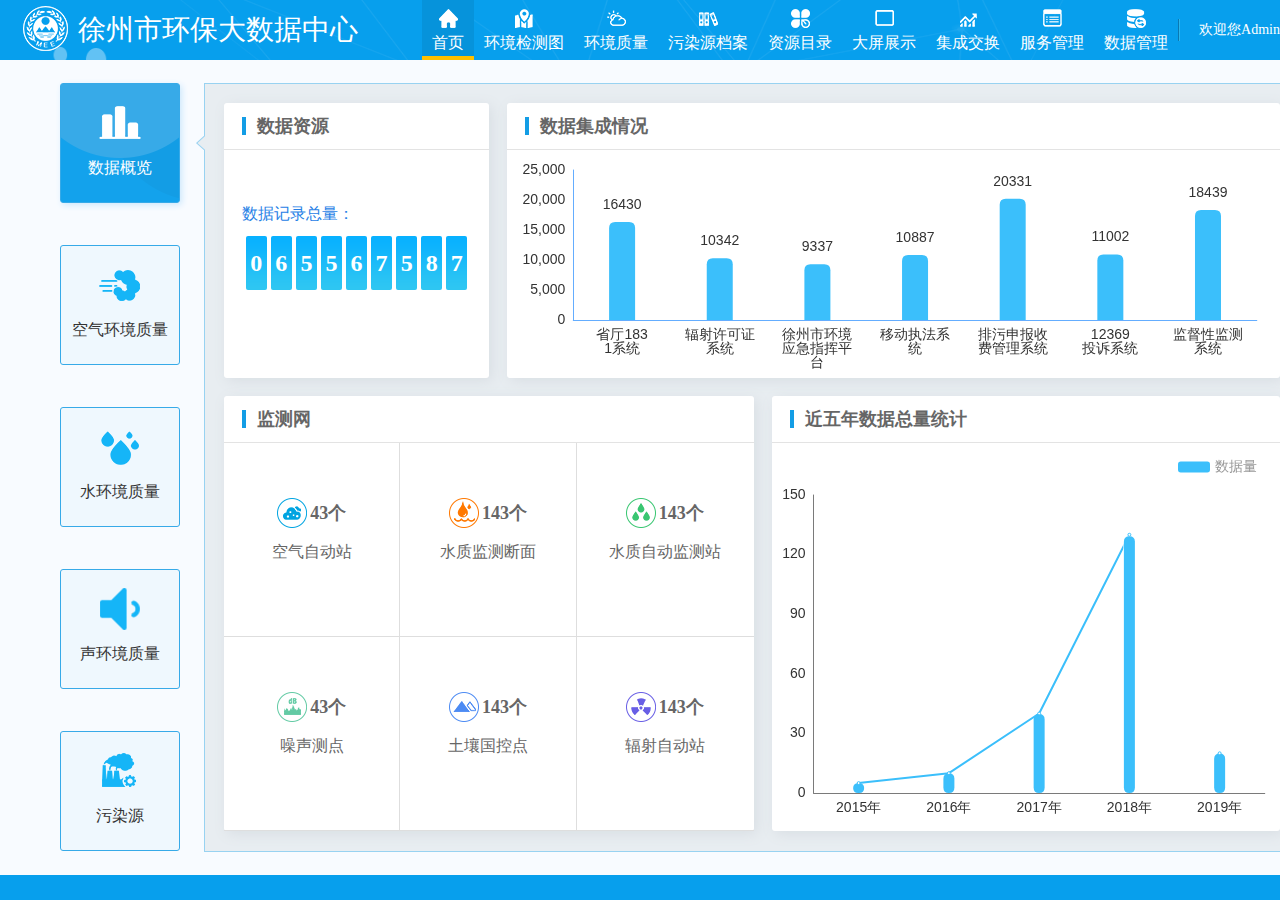
==== commit 79ad1253: "map_left" ====
--- a/index.html
+++ b/index.html
@@ -3,7 +3,7 @@
 
 <head>
 	<meta http-equiv="X-UA-Compatible" content="IE=Edge" charset="utf-8">
-	<title>宜昌市环保大数据中心</title>
+	<title>徐州市环保大数据中心</title>
 	<link rel="stylesheet" href="css/index.css" />
 	<link rel="stylesheet" href="css/indexPlus.css" />
 </head>
@@ -11,7 +11,7 @@
 <body>
 	<div class="header">
 		<p class="logo">
-			<img src="images/logo.png" />宜昌市环保大数据中心
+			<img src="images/logo.png" />徐州市环保大数据中心
 		</p>
 		<div class="nav">
 			<ul>
@@ -527,7 +527,7 @@
 										<li>O3</li>
 									</ul>
 									<br>
-									<ul class="air-info-tab flexBlock air-info-tab2">
+									<ul class="flexBlock air-info-type">
 										<li class="active">同比</li>
 										<li>环比</li>
 									</ul>
@@ -542,6 +542,15 @@
 									</div>
 									<div class="air-info-tab-main" style="display: none;">
 										<div class="air-echarts1" id="air-echarts4"></div>
+									</div>
+									<div class="air-info-tab-main" style="display: none;">
+										<div class="air-echarts1" id="air-echarts5"></div>
+									</div>
+									<div class="air-info-tab-main" style="display: none;">
+										<div class="air-echarts1" id="air-echarts6"></div>
+									</div>
+									<div class="air-info-tab-main" style="display: none;">
+										<div class="air-echarts1" id="air-echarts7"></div>
 									</div>
 								</div>
 								<div class="right_des">
@@ -647,6 +656,10 @@
 								<div class="pieTu_con flex1">
 									<div class="orangeback"></div>
 									<div class="noise-echarts1" id="noise-echarts1"></div>
+									<div class="valueCon">
+										<p class="valueText">64.8dB</p>
+										<p class="valueDes">平均等效声级</p>
+									</div>
 								</div>
 								<div class="rightDes ">
 									<dl class="noiseList">
@@ -842,13 +855,13 @@
 	</div>
 	<script type="text/javascript" src="js/jquery-3.3.1.min.js"></script>
 	<script type="text/javascript" src="js/echarts.min.js"></script>
-	<script type="text/javascript" src="js/index.js"></script>
 	<script type="text/javascript" src="./js/main.js"></script>
 	<script type="text/javascript" src="js/index-situation.js"></script>
 	<script type="text/javascript" src="js/index-air.js"></script>
 	<script type="text/javascript" src="js/index-water.js"></script>
 	<script type="text/javascript" src="js/index-noise.js"></script>
 	<script type="text/javascript" src="js/index-pollution.js"></script>
+	<script type="text/javascript" src="js/index.js"></script>
 </body>
 
 </html>--- a/css/index.css
+++ b/css/index.css
@@ -853,15 +853,22 @@
 	color: #ffffff;
 }
 
-.air-info-tab {
+.air-info-tab,.air-info-type {
 	width: 350px;
 	height: 26px;
 	border: 1px solid #c8dfeb;
 	border-radius: 13px;
 	overflow: hidden;
 }
-
-.air-info-tab li {
+.air-info-type{
+	position: absolute;
+	top: 24px;
+	width: 140px;
+	top: 41px;
+	left: 18px;
+	z-index: 2;
+}
+.air-info-tab li,.air-info-type li {
 	flex: 1;
 	cursor: pointer;
 	width: 50%;
@@ -873,7 +880,7 @@
 	text-align: center;
 }
 
-.air-info-tab li.active {
+.air-info-tab li.active,.air-info-type li.active{
 	color: #079fed;
 	background: #e4eef4;
 }
@@ -883,7 +890,7 @@
 	height: 100%;
 }
 
-.air-info2 .air-info-tab {
+.air-info2 .air-info-tab{
 	position: absolute;
 	right: 18px;
 	top: 7px;
@@ -1187,7 +1194,7 @@
 	height: 7px;
 	background: url(../images/index/6.png) no-repeat;
 	position: absolute;
-	top: 34px;
+	top: 33px;
 	left: -1px;
 }
 
--- a/css/indexPlus.css
+++ b/css/indexPlus.css
@@ -122,6 +122,25 @@
   top: 50%;
   transform: translate(-50%, -50%);
 }
+.noise-info1 .valueCon {
+  position: absolute;
+  z-index: 10;
+  left: 50%;
+  top: 50%;
+  transform: translate(-50%, -50%);
+  text-align: center;
+}
+.noise-info1 .valueCon .valueText {
+  color: #fff;
+  font-size: 32px;
+  font-weight: 700;
+  line-height: 40px;
+}
+.noise-info1 .valueCon .valueDes {
+  color: #fff;
+  font-size: 16px;
+  font-weight: 700;
+}
 .rightDes {
   width: 260px;
   border-left: 1px solid #e3e3e3;
@@ -168,5 +187,5 @@
 .noise-echarts3 {
   width: 100%;
   height: 305px;
-  border: 1px solid red;
+  z-index: 1;
 }
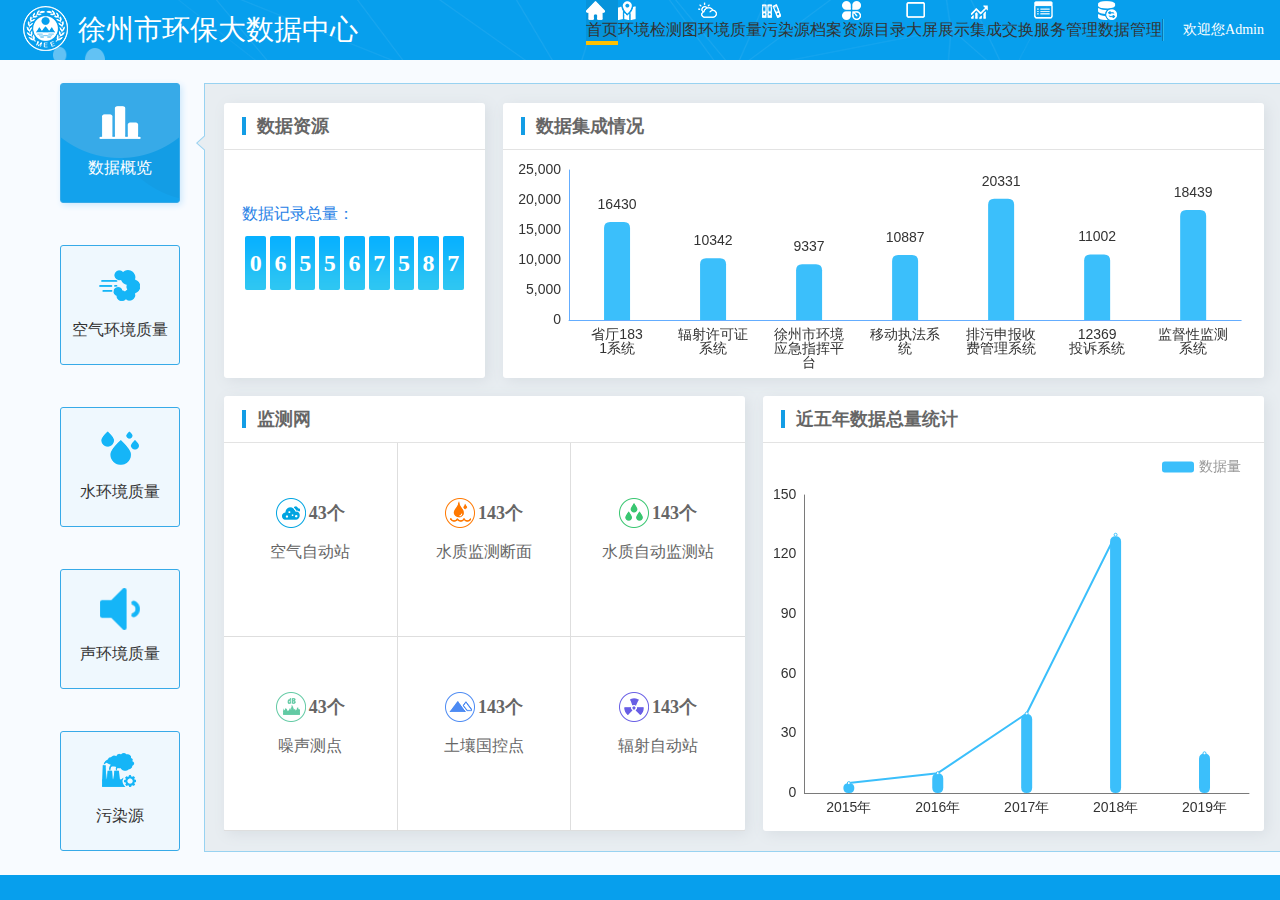
==== commit 517fe6c7: "ui" ====
--- a/index.html
+++ b/index.html
@@ -5,14 +5,15 @@
 	<meta http-equiv="X-UA-Compatible" content="IE=Edge" charset="utf-8">
 	<title>徐州市环保大数据中心</title>
 	<link rel="stylesheet" href="css/index.css" />
-	<link rel="stylesheet" href="css/indexPlus.css" />
+	<link rel="stylesheet" href="css/index-plus.css" />
 </head>
 
-<body>
+<body class="body1">
 	<div class="header">
 		<p class="logo">
 			<img src="images/logo.png" />徐州市环保大数据中心
 		</p>
+		<!-- 头部导航 -->
 		<div class="nav">
 			<ul>
 				<li class="navLi active">
@@ -61,6 +62,7 @@
 		</div>
 	</div>
 	<div class="index-main">
+		<!-- 内容列表tab -->
 		<div class="index-main-tab">
 			<dl class="active">
 				<dt class="icon1"></dt>
@@ -84,6 +86,7 @@
 			</dl>
 		</div>
 		<div class="index-main-info">
+			<!-- 数据概览 对应content -->
 			<div class="main-info">
 				<div class="clear">
 					<div class="situation-left">
@@ -266,6 +269,7 @@
 					</div>
 				</div>
 			</div>
+			<!-- 空气环境质量 对应content -->
 			<div class="main-info" style="display: none;">
 				<div class="clear">
 					<div class="air-left">
@@ -273,10 +277,7 @@
 							<div class="air-info1">
 								<div class="left">
 									<div class="air-info flexBlock">
-
 										<div class="num rank2 " id='air-radio-canvas'>
-
-
 										</div>
 										<p class="canvasFont">AQI</p>
 										<div class="word">
@@ -321,6 +322,7 @@
 									</ul>
 								</div>
 								<div class="map">
+									<!-- 图例 start -->
 									<div class="map-legend">
 										<p class="title">图例</p>
 										<ul>
@@ -350,6 +352,7 @@
 											</li>
 										</ul>
 									</div>
+									<!-- 图例 end -->
 								</div>
 							</div>
 						</div>
@@ -577,6 +580,7 @@
 					</div>
 				</div>
 			</div>
+			<!-- 水环境质量 对应content -->
 			<div class="main-info" style="display: none;">
 				<div class="clear">
 					<div class="water-left">
@@ -610,7 +614,7 @@
 							<div class="water-info2 flexBlock">
 								<div class="pieTu_con flex1">
 									<div class="pieTu_con_center">
-										<div class="CompRateCanvas" id="CompRateCanvas021"></div>
+										<div class="CompRateCanvas" id="CompRateCanvas21"></div>
 										<p class="PieTuDes">地表水达标率：85%</p>
 										<p class="PieTuDes">与去年同比下降
 											<i class="icon downIcon"></i>15%</p>
@@ -619,7 +623,7 @@
 								</div>
 								<div class="pieTu_con flex1">
 									<div class="pieTu_con_center">
-										<div class="CompRateCanvas" id="CompRateCanvas022"></div>
+										<div class="CompRateCanvas" id="CompRateCanvas22"></div>
 										<p class="PieTuDes">饮用水达标率：100%</p>
 										<p class="PieTuDes">与去年同比持平</p>
 									</div>
@@ -635,8 +639,9 @@
 								<p class="title">监测河流水质现状</p>
 								<p class="time">统计月份：2018.5</p>
 							</div>
-							<div class="water-info3">
-								<div class="water-echarts2" id="water-echarts2">
+							<div class="water-info3 flexBlock">
+								<div class="water-echarts2 flex1" id="water-echarts2"></div>
+								<div class="water-echarts3 flex1" id="water-echarts3">
 
 								</div>
 							</div>
@@ -644,6 +649,7 @@
 					</div>
 				</div>
 			</div>
+			<!-- 声环境质量 对应content -->			
 			<div class="main-info" style="display: none;">
 				<div class="clear">
 					<div class="noise-left">
@@ -712,6 +718,7 @@
 					</div>
 				</div>
 			</div>
+			<!-- 污染源 对应content -->	
 			<div class="main-info" style="display: none;">
 				<div class="clear">
 					<div class="pollution-left">
@@ -817,7 +824,7 @@
 					<div class="pollution-right pollution-bottom">
 						<div class="main-info-module">
 							<div class="mim-title">
-								<p class="title">在线监控污染源</p>
+								<p class="title">在线监控污染源超标统计</p>
 							</div>
 							<div class="pollution-info pollution-info4">
 								<ul class="data">
--- a/css/index.css
+++ b/css/index.css
@@ -6,17 +6,25 @@
 	-webkit-box-sizing: border-box;
 }
 
-html,
+html{
+	width:100%;
+	height:100%;
+}
 body {
 	padding: 0;
 	margin: 0;
 	font-family: 'Microsoft yahei';
 	height: 100%;
 	min-height: 100%;
-	/*width: 1600px;*/
-	min-width: 1360px;
-}
-
+	min-width: 1344px;
+	overflow-x: hidden;
+}
+.body1{
+	overflow-y: scroll;
+}
+.body1::-webkit-scrollbar,.body2::-webkit-scrollbar {
+	display: none;
+}
 ul,
 li,
 span,
@@ -687,27 +695,27 @@
 }
 
 .map-legend .one div {
-	background: #6dca70;
+	background: rgb(0,228,0);
 }
 
 .map-legend .two div {
-	background: #f1c93e;
+	background: rgb(255,255,0);
 }
 
 .map-legend .three div {
-	background: #f1933e;
+	background: rgb(255,126,0);
 }
 
 .map-legend .four div {
-	background: #d35124;
+	background: rgb(255,0,0);
 }
 
 .map-legend .five div {
-	background: #a93fc0;
+	background: rgb(153,0,76);
 }
 
 .map-legend .six div {
-	background: #5d0b0b;
+	background: rgb(126,0,35);
 }
 
 .air-info1 .air-info {
@@ -813,7 +821,6 @@
 .air-info1 .air-forecast-list li {
 	overflow: hidden;
 	border: 1px solid #37bbf7;
-	
 	text-align: center;
 	background: #28abe6;
 }
@@ -1213,6 +1220,7 @@
 
 .water-echarts2 {
 	height: 302px;
+	border-right:1px solid #e3e3e3;
 }
 
 
